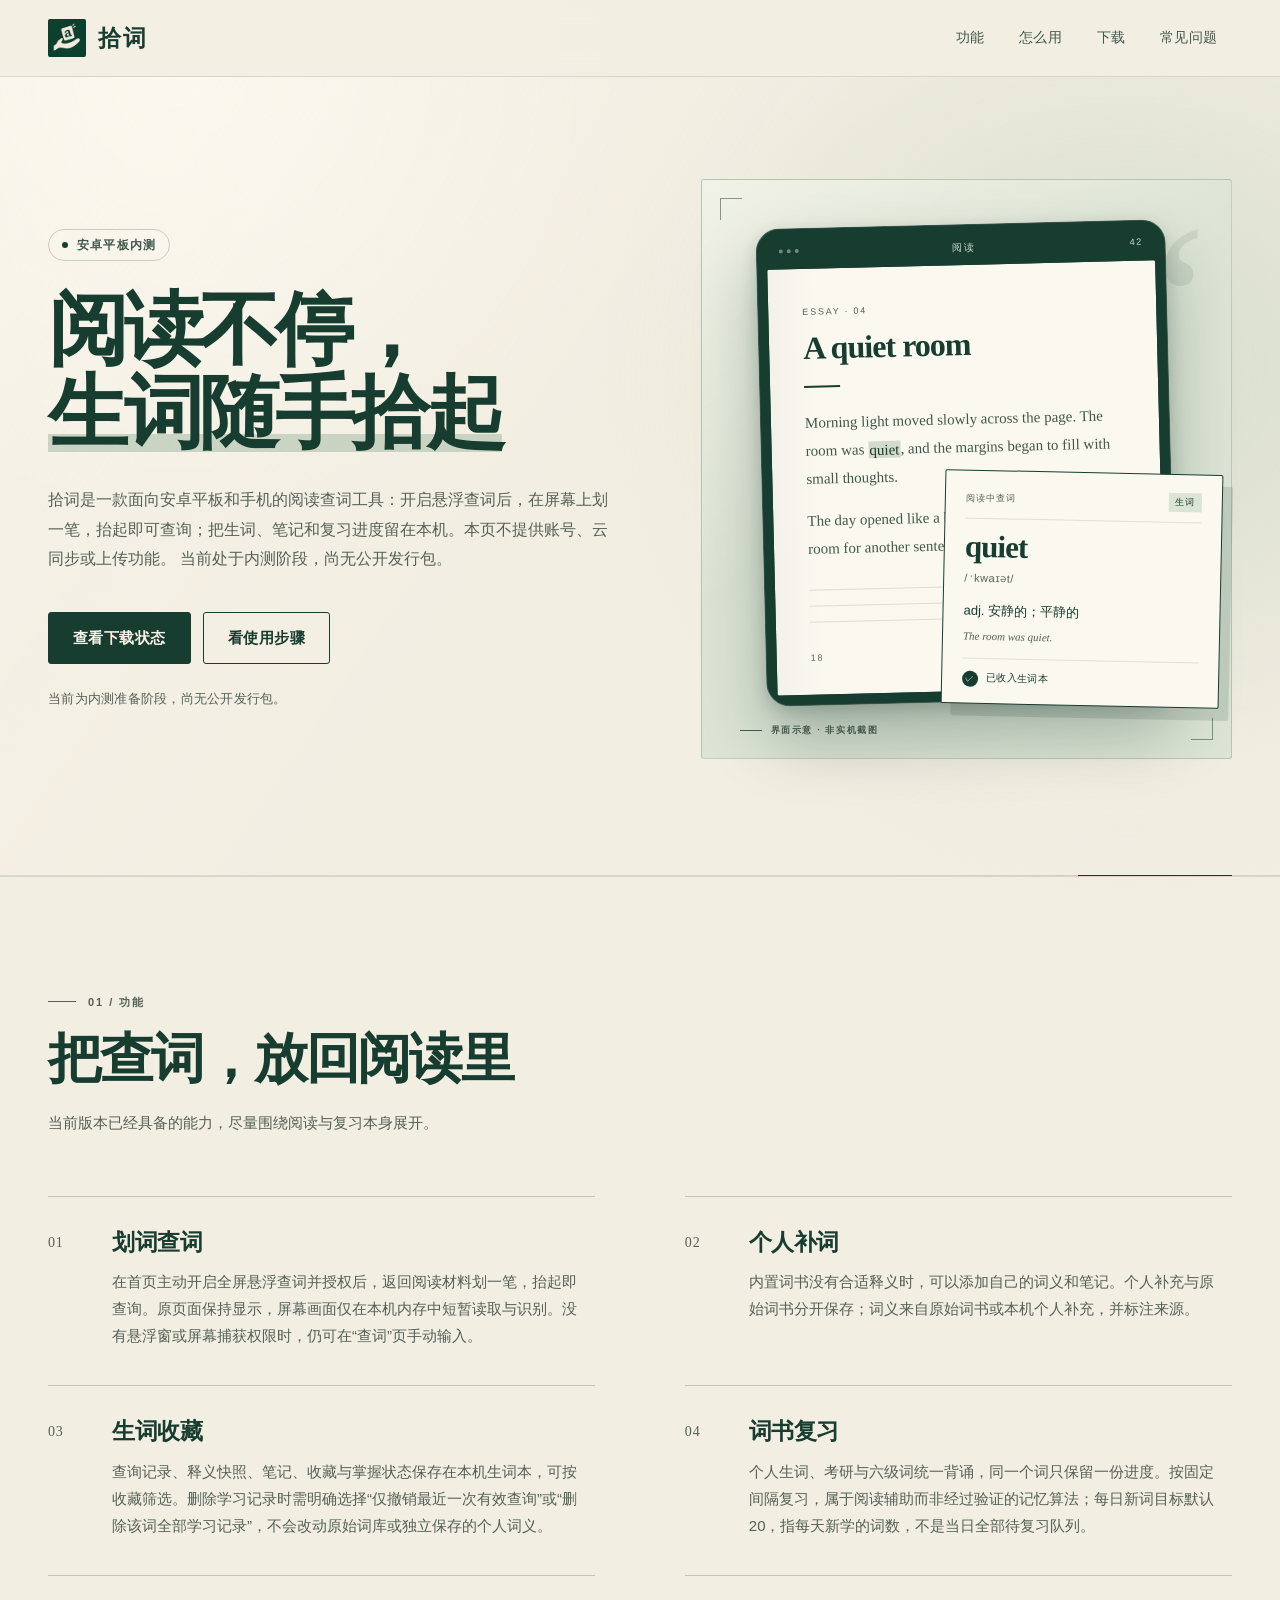
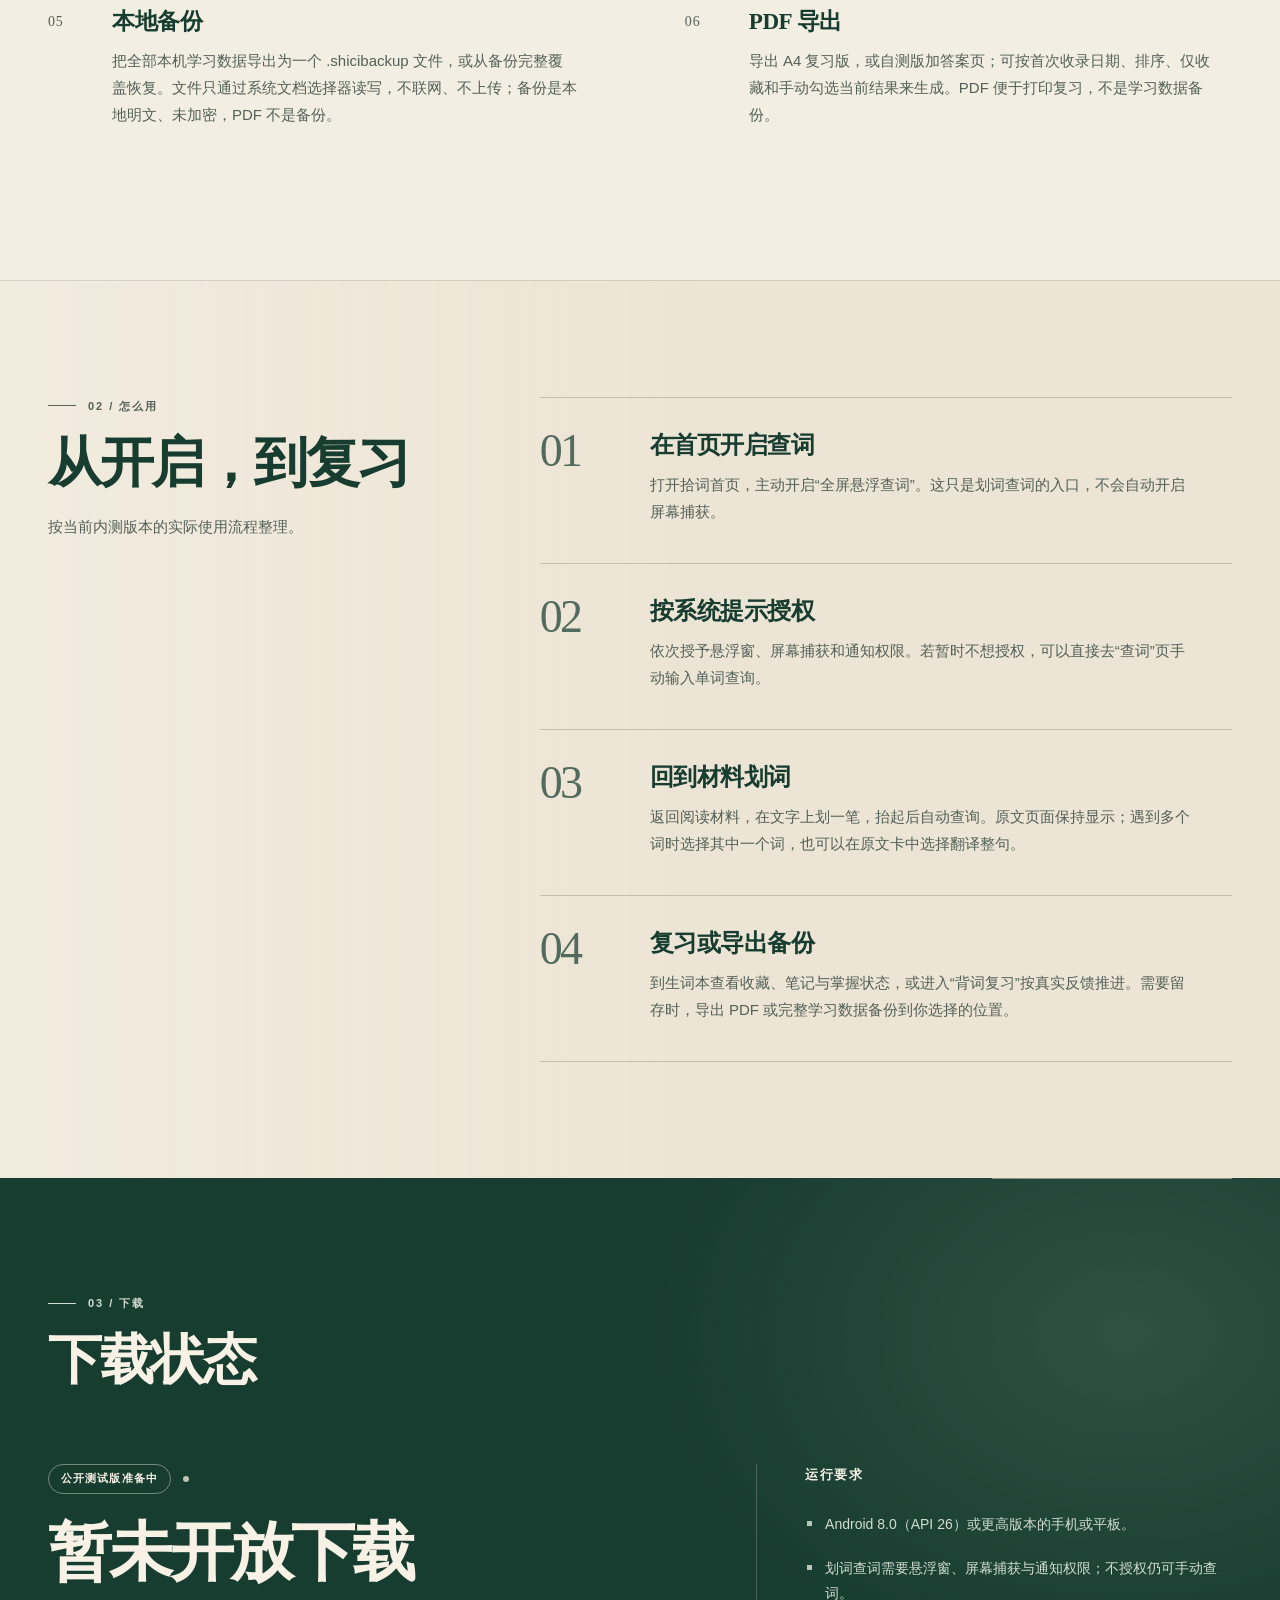
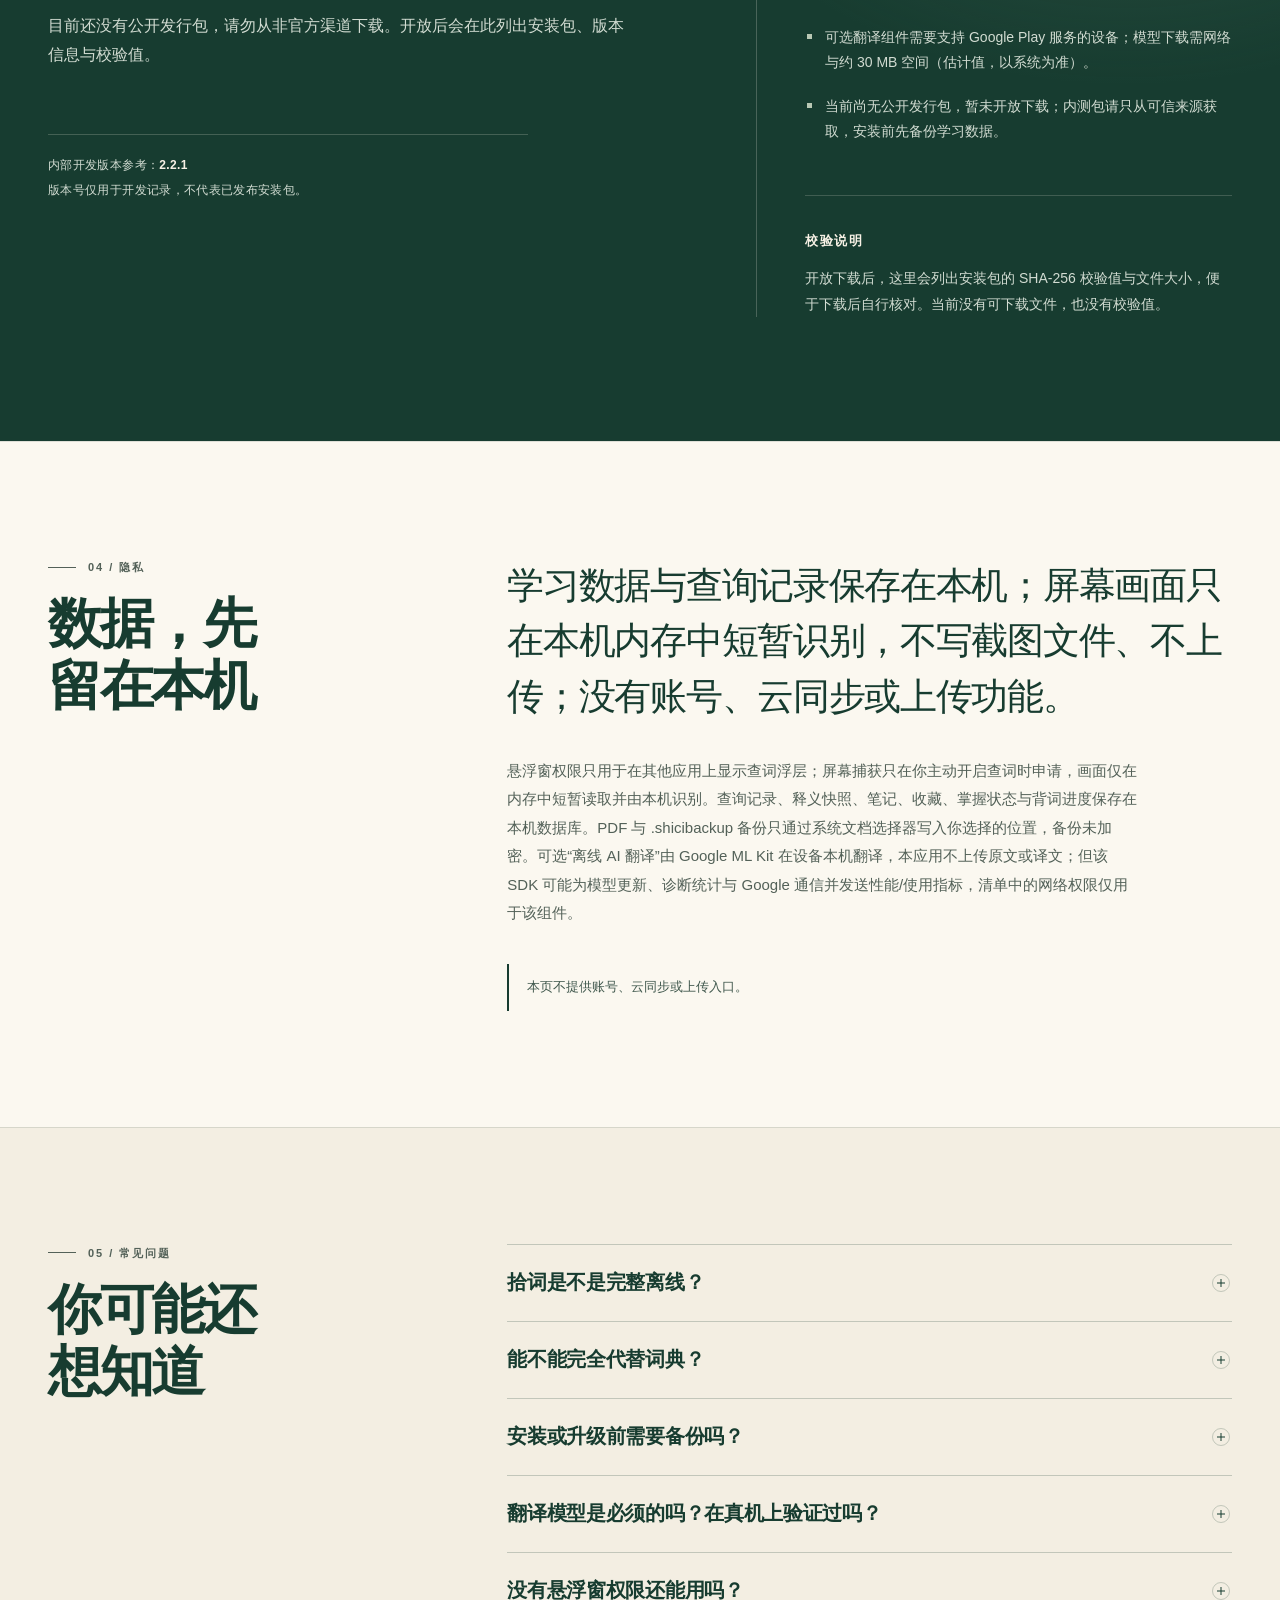
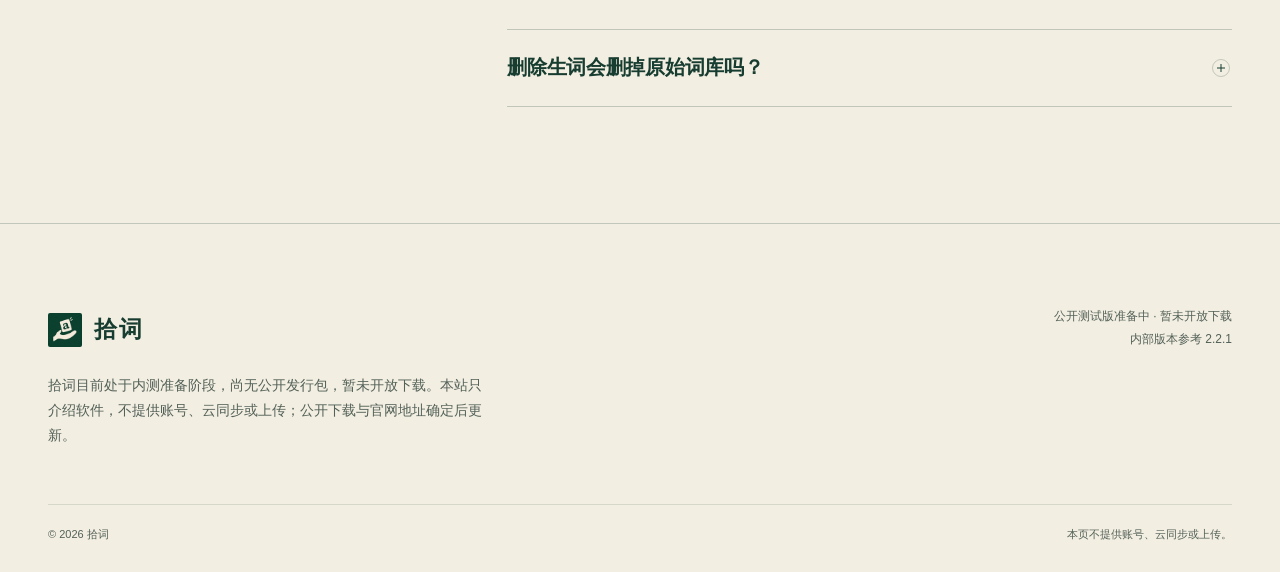
==== website/index.html @ bcfb4a6b "feat: 完成Logo图标补验与香港官网两静态上线" ====
<!doctype html>
<html lang="zh-CN">
<head>
  <meta charset="utf-8">
  <meta name="viewport" content="width=device-width, initial-scale=1">
  <meta name="color-scheme" content="light">
  <meta name="theme-color" content="#f3eee2">
  <link rel="icon" type="image/png" sizes="64x64" href="[data-uri]">
  <meta name="description" content="拾词：面向 Android 平板的阅读划词与生词整理工具。公开测试版准备中，暂未开放下载。">
  <title>拾词｜阅读不停，生词随手拾起</title>
  <link rel="stylesheet" href="styles.css">
</head>
<body>
  <a class="skip-link" href="#main">跳到主要内容</a>

  <noscript>
    <div class="nojs-notice" role="status">
      <strong>需要启用 JavaScript 才能查看完整介绍。</strong>
      本页的功能、使用步骤、下载状态和隐私说明由 <code>content.js</code> 提供。你仍可阅读页面标题、下载状态与导航；详细内容需要启用 JavaScript 后显示。页面不会自动下载任何内容，也不会向外部服务发起请求。请启用 JavaScript 后刷新。
    </div>
  </noscript>

  <header class="site-header">
    <div class="shell header-inner">
      <a class="brand" href="#top" aria-label="拾词首页">
        <span class="brand-mark" aria-hidden="true"></span>
        <span class="brand-name" data-site-name>拾词</span>
      </a>
      <nav class="site-nav" aria-label="主要导航">
        <a href="#features">功能</a>
        <a href="#how">怎么用</a>
        <a href="#download">下载</a>
        <a href="#faq">常见问题</a>
      </nav>
    </div>
  </header>

  <main id="main" tabindex="-1">
    <section class="hero" id="top" aria-labelledby="hero-title">
      <div class="shell hero-grid">
        <div class="hero-copy">
          <p class="eyebrow">
            <span class="eyebrow-dot" aria-hidden="true"></span>
            安卓平板内测
          </p>
          <h1 class="hero-title" id="hero-title">阅读不停，<br><span class="hero-title-accent">生词随手拾起</span></h1>
          <p class="hero-tagline" data-tagline></p>
          <p class="hero-description" data-description></p>
          <div class="hero-actions">
            <a class="button button-primary" href="#download">查看下载状态</a>
            <a class="button button-secondary" href="#how">看使用步骤</a>
          </div>
          <p class="hero-note" data-hero-status>当前为内测准备阶段，尚无公开发行包。</p>
        </div>

        <figure class="hero-visual">
          <div class="reading-stage" aria-hidden="true">
            <span class="stage-quote">&ldquo;</span>
            <div class="tablet">
              <div class="tablet-bar">
                <span class="tablet-dots"><i></i><i></i><i></i></span>
                <span class="tablet-label">阅读</span>
                <span class="tablet-page">42</span>
              </div>
              <article class="reading-sheet">
                <p class="reading-kicker">ESSAY &middot; 04</p>
                <p class="reading-title">A quiet room</p>
                <div class="reading-rule" aria-hidden="true"></div>
                <p class="reading-body">Morning light moved slowly across the page. The room was <mark>quiet</mark>, and the margins began to fill with small thoughts.</p>
                <p class="reading-body">The day opened like a book, unhurried and full of room for another sentence.</p>
                <span class="reading-line reading-line-short"></span>
                <span class="reading-line"></span>
                <span class="reading-line reading-line-medium"></span>
                <p class="reading-folio">18</p>
              </article>
            </div>

            <div class="lookup-card">
              <div class="lookup-head">
                <span>阅读中查词</span>
                <span class="lookup-tag">生词</span>
              </div>
              <p class="lookup-word">quiet</p>
              <p class="lookup-phonetic">/ˈkwaɪət/</p>
              <p class="lookup-meaning">adj. 安静的；平静的</p>
              <p class="lookup-example">The room was quiet.</p>
              <div class="lookup-saved"><span aria-hidden="true">✓</span> 已收入生词本</div>
            </div>
            <span class="stage-caption">界面示意 &middot; 非实机截图</span>
          </div>
          <figcaption>阅读页与查词浮窗的界面示意，并非实机截图。</figcaption>
        </figure>
      </div>
    </section>

    <section class="section" id="features" aria-labelledby="features-title">
      <div class="shell">
        <header class="section-heading">
          <p class="section-kicker">01 / 功能</p>
          <h2 id="features-title">把查词，放回阅读里</h2>
          <p class="section-deck">当前版本已经具备的能力，尽量围绕阅读与复习本身展开。</p>
        </header>
        <div class="feature-list" data-features></div>
      </div>
    </section>

    <section class="section section-how" id="how" aria-labelledby="how-title">
      <div class="shell split-layout">
        <header class="section-heading section-heading-sticky">
          <p class="section-kicker">02 / 怎么用</p>
          <h2 id="how-title">从开启，到复习</h2>
          <p class="section-deck">按当前内测版本的实际使用流程整理。</p>
        </header>
        <ol class="steps" data-steps></ol>
      </div>
    </section>

    <section class="section section-download" id="download" aria-labelledby="download-title">
      <div class="shell">
        <header class="section-heading section-heading-inverse">
          <p class="section-kicker">03 / 下载</p>
          <h2 id="download-title">下载状态</h2>
        </header>

        <div class="download-layout">
          <div class="download-main">
            <div class="release-line">
              <span class="release-pill" data-release-channel>公开测试版准备中</span>
              <span class="release-dot" aria-hidden="true"></span>
            </div>
            <h3 class="release-title" data-release-title>暂未开放下载</h3>
            <p class="release-copy" data-release-copy>目前还没有公开发行包，请勿从非官方渠道下载。开放后会在此列出安装包、版本信息与校验值。</p>
            <div class="release-actions" data-release-actions hidden></div>
            <p class="internal-version">
              内部开发版本参考：<strong data-internal-version></strong>
              <span>版本号仅用于开发记录，不代表已发布安装包。</span>
            </p>
          </div>

          <div class="download-side">
            <section class="download-block" aria-labelledby="requirements-title">
              <h3 id="requirements-title">运行要求</h3>
              <ul class="requirement-list" data-requirements></ul>
            </section>
            <section class="download-block" aria-labelledby="verify-title">
              <h3 id="verify-title">校验说明</h3>
              <p class="verify-copy" data-verify-copy>开放下载后，这里会列出安装包的 SHA-256 校验值与文件大小，便于下载后自行核对。当前没有可下载文件，也没有校验值。</p>
              <dl class="release-meta" data-release-meta hidden></dl>
              <p class="release-notes" data-release-notes hidden></p>
            </section>
          </div>
        </div>
      </div>
    </section>

    <section class="section section-privacy" id="privacy" aria-labelledby="privacy-title">
      <div class="shell privacy-layout">
        <header class="section-heading">
          <p class="section-kicker">04 / 隐私</p>
          <h2 id="privacy-title">数据，先留在本机</h2>
        </header>
        <div class="privacy-body">
          <p class="privacy-summary" data-privacy-summary></p>
          <div class="privacy-details" data-privacy-details></div>
          <p class="privacy-page-note">本页不提供账号、云同步或上传入口。</p>
        </div>
      </div>
    </section>

    <section class="section section-faq" id="faq" aria-labelledby="faq-title">
      <div class="shell faq-layout">
        <header class="section-heading">
          <p class="section-kicker">05 / 常见问题</p>
          <h2 id="faq-title">你可能还想知道</h2>
        </header>
        <div class="faq-list" data-faq></div>
      </div>
    </section>
  </main>

  <footer class="site-footer">
    <div class="shell">
      <div class="footer-top">
        <div class="footer-brand">
          <a class="brand" href="#top" aria-label="回到页面顶部">
            <span class="brand-mark" aria-hidden="true"></span>
            <span class="brand-name" data-site-name>拾词</span>
          </a>
          <p class="footer-note" data-footer-note></p>
        </div>
        <div class="footer-meta">
          <p data-footer-status>公开测试版准备中 &middot; 暂未开放下载</p>
          <p>内部版本参考 <span data-footer-version></span></p>
        </div>
      </div>
      <div class="footer-bottom">
        <p>&copy; <span data-year></span> <span data-site-name>拾词</span></p>
        <p>本页不提供账号、云同步或上传。</p>
        <p class="footer-repository" data-footer-repository hidden></p>
      </div>
    </div>
  </footer>

  <script src="content.js"></script>
  <script src="app.js"></script>
</body>
</html>
---- website/styles.css ----
:root {
  --paper: #f3eee2;
  --paper-light: #fbf8f0;
  --paper-deep: #ece4d4;
  --ink: #173c30;
  --ink-strong: #0f2f25;
  --ink-soft: #40584d;
  --muted: #536158;
  --line: rgba(23, 60, 48, 0.22);
  --line-soft: rgba(23, 60, 48, 0.13);
  --sage: #dce4d5;
  --sage-deep: #b9c8b4;
  --cream: #f8f2e6;
  --cream-dim: #d2dcd2;
  --serif: "Iowan Old Style", "Palatino Linotype", "Songti SC", "STSong", "Noto Serif CJK SC", "Source Han Serif SC", serif;
  --sans: "Avenir Next", "PingFang SC", "Hiragino Sans GB", "Noto Sans CJK SC", "Source Han Sans SC", "Microsoft YaHei", sans-serif;
  --shell: 1240px;
  --gutter: clamp(20px, 4vw, 48px);
  --section-space: clamp(72px, 10vw, 116px);
  --radius: 3px;
  --brand-logo: url("[data-uri]");
}

*,
*::before,
*::after {
  box-sizing: border-box;
}

html {
  scroll-behavior: smooth;
  scroll-padding-top: 96px;
}

body {
  margin: 0;
  overflow-x: clip;
  background: var(--paper);
  color: var(--ink);
  font-family: var(--sans);
  font-size: 16px;
  line-height: 1.7;
  -webkit-font-smoothing: antialiased;
  text-rendering: optimizeLegibility;
}

body::before {
  position: fixed;
  inset: 0;
  z-index: -1;
  background:
    radial-gradient(circle at 14% 8%, rgba(255, 252, 244, 0.72), transparent 34%),
    radial-gradient(circle at 88% 42%, rgba(220, 228, 213, 0.38), transparent 42%);
  content: "";
  pointer-events: none;
}

::selection {
  background: var(--sage-deep);
  color: var(--ink-strong);
}

h1,
h2,
h3,
p,
figure,
dl,
dd {
  margin: 0;
}

ul,
ol {
  margin: 0;
  padding: 0;
}

a {
  color: inherit;
  text-decoration-thickness: 1px;
  text-underline-offset: 0.2em;
}

img,
svg {
  display: block;
  max-width: 100%;
}

[hidden] {
  display: none !important;
}

:focus-visible {
  outline: 3px solid var(--ink);
  outline-offset: 4px;
}

.shell {
  width: min(calc(100% - (var(--gutter) * 2)), var(--shell));
  margin-inline: auto;
}

.skip-link {
  position: fixed;
  top: 12px;
  left: 12px;
  z-index: 100;
  display: inline-flex;
  align-items: center;
  min-height: 48px;
  padding: 10px 18px;
  transform: translateY(-180%);
  background: var(--ink);
  color: var(--cream);
  font-size: 14px;
  text-decoration: none;
  transition: transform 160ms ease;
}

.skip-link:focus {
  transform: translateY(0);
}

.nojs-notice {
  padding: 16px var(--gutter);
  border-bottom: 1px solid rgba(248, 242, 230, 0.28);
  background: var(--ink-strong);
  color: var(--cream);
  font-size: 14px;
  line-height: 1.7;
}

.nojs-notice strong {
  display: block;
  margin-bottom: 2px;
}

.nojs-notice code {
  padding: 0.1em 0.35em;
  background: rgba(248, 242, 230, 0.12);
  font-size: 0.95em;
}

.load-notice {
  width: min(calc(100% - (var(--gutter) * 2)), var(--shell));
  margin: 24px auto 0;
  padding: 14px 18px;
  border-left: 3px solid var(--ink);
  background: var(--paper-light);
  color: var(--ink-soft);
  font-size: 14px;
  line-height: 1.75;
}

/* Header */

.site-header {
  position: sticky;
  top: 0;
  z-index: 30;
  border-bottom: 1px solid var(--line-soft);
  background: rgba(243, 238, 226, 0.94);
  -webkit-backdrop-filter: blur(14px);
  backdrop-filter: blur(14px);
}

.header-inner {
  display: flex;
  align-items: center;
  justify-content: space-between;
  min-height: 76px;
  gap: 28px;
}

.brand {
  display: inline-flex;
  align-items: center;
  min-height: 48px;
  gap: 12px;
  color: var(--ink);
  text-decoration: none;
}

.brand-mark {
  display: grid;
  width: 38px;
  height: 38px;
  place-items: center;
  border-radius: 2px;
  background-color: var(--ink);
  background-image: var(--brand-logo);
  background-position: center;
  background-size: cover;
  color: var(--cream);
  font-family: var(--serif);
  font-size: 23px;
  line-height: 1;
}

.brand-name {
  font-family: var(--serif);
  font-size: 23px;
  font-weight: 600;
  letter-spacing: 0.1em;
  line-height: 1;
}

.site-nav {
  display: flex;
  flex-wrap: wrap;
  align-items: center;
  gap: 2px 6px;
}

.site-nav a {
  position: relative;
  display: inline-flex;
  align-items: center;
  min-height: 48px;
  padding: 10px 14px;
  color: var(--ink-soft);
  font-size: 14px;
  letter-spacing: 0.04em;
  text-decoration: none;
}

.site-nav a::after {
  position: absolute;
  right: 14px;
  bottom: 10px;
  left: 14px;
  height: 1px;
  transform: scaleX(0);
  transform-origin: left;
  background: var(--ink);
  content: "";
  transition: transform 160ms ease;
}

.site-nav a:hover,
.site-nav a:focus-visible {
  color: var(--ink);
}

.site-nav a:hover::after,
.site-nav a:focus-visible::after {
  transform: scaleX(1);
}

/* Hero */

.hero {
  position: relative;
  padding: clamp(58px, 8vw, 104px) 0 clamp(72px, 9vw, 120px);
  border-bottom: 1px solid var(--line-soft);
  background:
    radial-gradient(ellipse 54% 72% at 88% 36%, rgba(197, 210, 190, 0.52), transparent 68%),
    linear-gradient(124deg, rgba(251, 248, 240, 0.42), transparent 48%);
}

.hero::after {
  position: absolute;
  right: var(--gutter);
  bottom: -1px;
  width: clamp(70px, 12vw, 170px);
  height: 1px;
  background: var(--ink);
  content: "";
}

.hero-grid {
  display: grid;
  grid-template-columns: minmax(0, 1.04fr) minmax(380px, 0.96fr);
  align-items: center;
  gap: clamp(40px, 6vw, 88px);
}

.hero-copy {
  min-width: 0;
  max-width: 660px;
}

.eyebrow {
  display: inline-flex;
  align-items: center;
  min-height: 32px;
  margin-bottom: 28px;
  padding: 4px 13px;
  border: 1px solid var(--line);
  border-radius: 999px;
  color: var(--ink-soft);
  font-size: 12px;
  font-weight: 600;
  letter-spacing: 0.1em;
}

.eyebrow-dot {
  width: 6px;
  height: 6px;
  margin-right: 9px;
  border-radius: 50%;
  background: var(--ink);
}

.hero-title {
  max-width: 9.6em;
  font-family: var(--serif);
  font-size: clamp(3.25rem, 6.25vw, 6.4rem);
  font-weight: 600;
  letter-spacing: -0.055em;
  line-height: 1.04;
  text-wrap: balance;
}

.hero-title-accent {
  background-image: linear-gradient(transparent 74%, rgba(185, 200, 180, 0.72) 74%, rgba(185, 200, 180, 0.72) 94%, transparent 94%);
  background-repeat: no-repeat;
  -webkit-box-decoration-break: clone;
  box-decoration-break: clone;
}

.hero-tagline {
  max-width: 34em;
  margin-top: 30px;
  color: var(--ink-soft);
  font-family: var(--serif);
  font-size: clamp(1.15rem, 1.7vw, 1.4rem);
  line-height: 1.65;
}

.hero-tagline:empty {
  display: none;
}

.hero-description {
  max-width: 36em;
  margin-top: 30px;
  color: var(--muted);
  font-size: 16px;
  line-height: 1.85;
}

.hero-tagline:not([hidden]) + .hero-description {
  margin-top: 16px;
}

.hero-description:empty {
  display: none;
}

.hero-actions {
  display: flex;
  flex-wrap: wrap;
  gap: 12px;
  margin-top: 38px;
}

.button {
  display: inline-flex;
  align-items: center;
  justify-content: center;
  min-height: 52px;
  padding: 12px 24px;
  border: 1px solid var(--ink);
  border-radius: var(--radius);
  font-family: var(--sans);
  font-size: 15px;
  font-weight: 600;
  letter-spacing: 0.03em;
  line-height: 1.3;
  text-align: center;
  text-decoration: none;
  transition: background-color 160ms ease, color 160ms ease, border-color 160ms ease;
}

.button-primary {
  background: var(--ink);
  color: var(--cream);
}

.button-primary:hover {
  border-color: var(--ink-strong);
  background: var(--ink-strong);
}

.button-secondary {
  background: transparent;
  color: var(--ink);
}

.button-secondary:hover {
  background: var(--paper-light);
}

.hero-note {
  margin-top: 24px;
  color: var(--muted);
  font-size: 13px;
  letter-spacing: 0.02em;
}

/* Hero reading illustration */

.hero-visual {
  position: relative;
  min-width: 0;
}

.hero-visual figcaption {
  position: absolute;
  width: 1px;
  height: 1px;
  padding: 0;
  overflow: hidden;
  clip: rect(0, 0, 0, 0);
  white-space: nowrap;
  border: 0;
}

.reading-stage {
  position: relative;
  display: flex;
  min-height: 570px;
  align-items: center;
  justify-content: center;
  padding: 44px 42px 56px;
  border: 1px solid rgba(23, 60, 48, 0.2);
  border-radius: var(--radius);
  background:
    linear-gradient(145deg, rgba(251, 248, 240, 0.68), transparent 45%),
    var(--sage);
  isolation: isolate;
}

.reading-stage::before,
.reading-stage::after {
  position: absolute;
  width: 22px;
  height: 22px;
  border-color: rgba(23, 60, 48, 0.5);
  border-style: solid;
  content: "";
}

.reading-stage::before {
  top: 18px;
  left: 18px;
  border-width: 1px 0 0 1px;
}

.reading-stage::after {
  right: 18px;
  bottom: 18px;
  border-width: 0 1px 1px 0;
}

.stage-quote {
  position: absolute;
  top: 12px;
  right: 24px;
  z-index: -1;
  color: rgba(23, 60, 48, 0.09);
  font-family: var(--serif);
  font-size: 220px;
  line-height: 1;
}

.tablet {
  position: relative;
  width: min(100%, 410px);
  padding: 10px;
  transform: rotate(-1.4deg);
  border: 1px solid rgba(248, 242, 230, 0.16);
  border-radius: 24px;
  background: var(--ink);
  box-shadow:
    0 34px 64px rgba(15, 47, 37, 0.28),
    0 6px 16px rgba(15, 47, 37, 0.18);
}

.tablet-bar {
  display: flex;
  align-items: center;
  justify-content: space-between;
  min-height: 30px;
  padding: 2px 12px 8px;
  color: var(--cream-dim);
  font-size: 9px;
  letter-spacing: 0.16em;
}

.tablet-dots {
  display: flex;
  gap: 4px;
}

.tablet-dots i {
  width: 4px;
  height: 4px;
  border-radius: 50%;
  background: rgba(248, 242, 230, 0.42);
}

.tablet-label {
  font-size: 10px;
  letter-spacing: 0.22em;
}

.tablet-page {
  font-variant-numeric: tabular-nums;
}

.reading-sheet {
  min-height: 426px;
  padding: 36px 34px 26px;
  border-radius: 2px;
  background:
    linear-gradient(90deg, rgba(23, 60, 48, 0.035), transparent 12%),
    var(--paper-light);
  color: var(--ink-soft);
}

.reading-kicker {
  color: var(--muted);
  font-size: 9px;
  letter-spacing: 0.2em;
}

.reading-title {
  margin-top: 11px;
  color: var(--ink);
  font-family: var(--serif);
  font-size: 32px;
  font-weight: 600;
  letter-spacing: -0.03em;
  line-height: 1.1;
}

.reading-rule {
  width: 36px;
  height: 2px;
  margin: 20px 0 22px;
  background: var(--ink);
}

.reading-body {
  font-family: var(--serif);
  font-size: 15px;
  line-height: 1.86;
}

.reading-body + .reading-body {
  margin-top: 14px;
}

.reading-sheet mark {
  padding: 0.05em 0.08em;
  background: rgba(185, 200, 180, 0.6);
  color: var(--ink);
}

.reading-line {
  display: block;
  width: 100%;
  height: 1px;
  margin-top: 15px;
  background: rgba(23, 60, 48, 0.14);
}

.reading-line-short {
  width: 74%;
  margin-top: 26px;
}

.reading-line-medium {
  width: 88%;
}

.reading-folio {
  margin-top: 28px;
  color: var(--muted);
  font-family: var(--sans) !important;
  font-size: 9px !important;
  letter-spacing: 0.18em;
}

.lookup-card {
  position: absolute;
  right: 10px;
  bottom: 52px;
  z-index: 2;
  width: 278px;
  padding: 18px 20px 16px;
  transform: rotate(1.2deg);
  border: 1px solid var(--ink);
  border-radius: 2px;
  background: var(--paper-light);
  box-shadow: 10px 12px 0 rgba(23, 60, 48, 0.14);
}

.lookup-head {
  display: flex;
  align-items: center;
  justify-content: space-between;
  padding-bottom: 10px;
  border-bottom: 1px solid var(--line-soft);
  color: var(--muted);
  font-size: 9px;
  letter-spacing: 0.12em;
}

.lookup-tag {
  padding: 2px 7px;
  background: var(--sage);
  color: var(--ink);
  font-size: 9px;
  letter-spacing: 0.08em;
}

.lookup-word {
  margin-top: 12px;
  color: var(--ink);
  font-family: var(--serif);
  font-size: 31px;
  font-weight: 600;
  letter-spacing: -0.03em;
  line-height: 1;
}

.lookup-phonetic {
  margin-top: 7px;
  color: var(--muted);
  font-size: 11px;
  letter-spacing: 0.04em;
}

.lookup-meaning {
  margin-top: 13px;
  color: var(--ink);
  font-size: 13px;
  line-height: 1.6;
}

.lookup-example {
  margin-top: 6px;
  color: var(--muted);
  font-family: var(--serif);
  font-size: 11px;
  font-style: italic;
  line-height: 1.6;
}

.lookup-saved {
  margin-top: 13px;
  padding-top: 10px;
  border-top: 1px solid var(--line-soft);
  color: var(--ink);
  font-size: 10px;
  letter-spacing: 0.03em;
}

.lookup-saved span {
  display: inline-grid;
  width: 16px;
  height: 16px;
  margin-right: 5px;
  place-items: center;
  border-radius: 50%;
  background: var(--ink);
  color: var(--cream);
  font-size: 9px;
}

.stage-caption {
  position: absolute;
  bottom: 20px;
  left: 38px;
  color: var(--ink-soft);
  font-size: 9px;
  font-weight: 600;
  letter-spacing: 0.18em;
}

.stage-caption::before {
  display: inline-block;
  width: 22px;
  height: 1px;
  margin-right: 9px;
  vertical-align: middle;
  background: var(--ink-soft);
  content: "";
}

/* Shared sections */

.section {
  padding: var(--section-space) 0;
  border-top: 1px solid var(--line-soft);
}

.section-heading {
  max-width: 700px;
  margin-bottom: clamp(38px, 5vw, 60px);
}

.section-kicker {
  display: flex;
  align-items: center;
  margin-bottom: 18px;
  color: var(--muted);
  font-size: 11px;
  font-weight: 600;
  letter-spacing: 0.18em;
}

.section-kicker::before {
  width: 28px;
  height: 1px;
  margin-right: 12px;
  background: currentColor;
  content: "";
}

.section-heading h2 {
  font-family: var(--serif);
  font-size: clamp(2.2rem, 4.2vw, 3.75rem);
  font-weight: 600;
  letter-spacing: -0.045em;
  line-height: 1.14;
  text-wrap: balance;
}

.section-deck {
  max-width: 33em;
  margin-top: 18px;
  color: var(--muted);
  font-size: 15px;
  line-height: 1.85;
}

/* Features */

.feature-list {
  display: grid;
  grid-template-columns: repeat(2, minmax(0, 1fr));
  column-gap: clamp(40px, 7vw, 96px);
}

.feature-item {
  display: grid;
  grid-template-columns: 46px minmax(0, 1fr);
  gap: 18px;
  padding: 30px 0 36px;
  border-top: 1px solid var(--line);
}

.feature-body,
.step-body {
  min-width: 0;
}

.feature-index {
  padding-top: 4px;
  color: var(--muted);
  font-family: var(--serif);
  font-size: 14px;
  font-variant-numeric: tabular-nums;
  letter-spacing: 0.06em;
}

.feature-item h3 {
  color: var(--ink);
  font-family: var(--serif);
  font-size: clamp(1.25rem, 1.8vw, 1.55rem);
  font-weight: 600;
  letter-spacing: -0.02em;
  line-height: 1.35;
}

.feature-item p {
  max-width: 31em;
  margin-top: 10px;
  color: var(--muted);
  font-size: 15px;
  line-height: 1.8;
}

.feature-empty {
  grid-column: 1 / -1;
  padding: 28px 0;
  border-top: 1px solid var(--line);
  color: var(--muted);
}

/* Steps */

.section-how {
  background:
    linear-gradient(90deg, rgba(251, 248, 240, 0.38), transparent 56%),
    var(--paper-deep);
}

.split-layout {
  display: grid;
  grid-template-columns: minmax(280px, 0.72fr) minmax(0, 1.28fr);
  align-items: start;
  gap: clamp(48px, 8vw, 120px);
}

.section-heading-sticky {
  position: sticky;
  top: 116px;
  margin-bottom: 0;
}

.steps {
  list-style: none;
  counter-reset: step;
}

.step {
  display: grid;
  grid-template-columns: 86px minmax(0, 1fr);
  gap: 24px;
  padding: 30px 0 38px;
  border-top: 1px solid var(--line);
  counter-increment: step;
}

.step:last-child {
  border-bottom: 1px solid var(--line);
}

.step-number {
  color: var(--ink);
  font-family: var(--serif);
  font-size: 46px;
  font-variant-numeric: tabular-nums;
  font-weight: 400;
  letter-spacing: -0.06em;
  line-height: 1;
  opacity: 0.72;
}

.step h3 {
  color: var(--ink);
  font-family: var(--serif);
  font-size: clamp(1.25rem, 1.9vw, 1.55rem);
  font-weight: 600;
  letter-spacing: -0.02em;
  line-height: 1.4;
}

.step p {
  max-width: 36em;
  margin-top: 9px;
  color: var(--muted);
  font-size: 15px;
  line-height: 1.8;
}

.steps-empty {
  padding: 28px 0;
  border-top: 1px solid var(--line);
  color: var(--muted);
}

/* Download */

.section-download {
  position: relative;
  overflow: hidden;
  padding: var(--section-space) 0 calc(var(--section-space) + 8px);
  border-top: 0;
  background:
    radial-gradient(ellipse 55% 60% at 88% 18%, rgba(76, 112, 94, 0.42), transparent 68%),
    var(--ink);
  color: var(--cream);
}

.section-download::before {
  position: absolute;
  top: 0;
  right: var(--gutter);
  width: min(24vw, 240px);
  height: 1px;
  background: rgba(248, 242, 230, 0.48);
  content: "";
}

.section-heading-inverse {
  margin-bottom: clamp(44px, 6vw, 72px);
}

.section-heading-inverse .section-kicker {
  color: var(--cream-dim);
}

.section-heading-inverse h2 {
  color: var(--cream);
}

.download-layout {
  display: grid;
  grid-template-columns: minmax(0, 1.12fr) minmax(300px, 0.88fr);
  gap: clamp(48px, 8vw, 112px);
}

.download-main {
  min-width: 0;
}

.release-line {
  display: flex;
  align-items: center;
  gap: 12px;
  margin-bottom: 24px;
}

.release-pill {
  display: inline-flex;
  align-items: center;
  min-height: 30px;
  padding: 4px 12px;
  border: 1px solid rgba(248, 242, 230, 0.42);
  border-radius: 999px;
  color: var(--cream);
  font-size: 11px;
  font-weight: 600;
  letter-spacing: 0.1em;
}

.release-dot {
  width: 6px;
  height: 6px;
  border-radius: 50%;
  background: var(--sage-deep);
}

.release-title {
  max-width: 11em;
  color: var(--cream);
  font-family: var(--serif);
  font-size: clamp(2.5rem, 5vw, 4.5rem);
  font-weight: 600;
  letter-spacing: -0.05em;
  line-height: 1.08;
  text-wrap: balance;
}

.release-copy {
  max-width: 36em;
  margin-top: 24px;
  color: var(--cream-dim);
  font-size: 16px;
  line-height: 1.85;
}

.release-actions {
  display: flex;
  flex-wrap: wrap;
  gap: 12px;
  margin-top: 30px;
}

.release-actions .button {
  border-color: var(--cream);
  background: var(--cream);
  color: var(--ink-strong);
}

.release-actions .button:hover {
  border-color: var(--paper-light);
  background: var(--paper-light);
}

.release-actions .button-outline {
  background: transparent;
  color: var(--cream);
}

.release-actions .button-outline:hover {
  background: rgba(248, 242, 230, 0.08);
}

.action-note {
  flex-basis: 100%;
  margin-top: 2px;
  color: var(--cream-dim);
  font-size: 12px;
  line-height: 1.7;
}

.internal-version {
  max-width: 40em;
  margin-top: clamp(40px, 6vw, 64px);
  padding-top: 20px;
  border-top: 1px solid rgba(248, 242, 230, 0.2);
  color: var(--cream-dim);
  font-size: 12px;
  letter-spacing: 0.03em;
  line-height: 1.8;
}

.internal-version strong {
  color: var(--cream);
  font-weight: 600;
  font-variant-numeric: tabular-nums;
}

.internal-version span {
  display: block;
  margin-top: 3px;
}

.download-side {
  min-width: 0;
  padding-left: clamp(24px, 4vw, 48px);
  border-left: 1px solid rgba(248, 242, 230, 0.22);
}

.download-block + .download-block {
  margin-top: 42px;
  padding-top: 34px;
  border-top: 1px solid rgba(248, 242, 230, 0.18);
}

.download-block h3 {
  color: var(--cream);
  font-size: 13px;
  font-weight: 600;
  letter-spacing: 0.12em;
}

.requirement-list {
  margin-top: 16px;
  list-style: none;
}

.requirement-list li {
  position: relative;
  padding: 10px 0 10px 20px;
  color: var(--cream-dim);
  font-size: 14px;
  line-height: 1.75;
}

.requirement-list li::before {
  position: absolute;
  top: 19px;
  left: 2px;
  width: 5px;
  height: 5px;
  background: var(--sage-deep);
  content: "";
}

.verify-copy {
  margin-top: 14px;
  color: var(--cream-dim);
  font-size: 14px;
  line-height: 1.8;
}

.release-meta {
  display: grid;
  grid-template-columns: max-content minmax(0, 1fr);
  gap: 10px 20px;
  margin-top: 22px;
  padding-top: 18px;
  border-top: 1px solid rgba(248, 242, 230, 0.16);
  font-size: 13px;
  line-height: 1.7;
}

.release-meta dt {
  color: var(--cream-dim);
}

.release-meta dd {
  min-width: 0;
  color: var(--cream);
  overflow-wrap: anywhere;
}

.release-meta code {
  font-family: ui-monospace, "SFMono-Regular", Consolas, monospace;
  font-size: 12px;
}

.release-notes {
  margin-top: 18px;
  font-size: 13px;
  line-height: 1.7;
}

.release-notes a {
  display: inline-flex;
  align-items: center;
  min-height: 48px;
  color: var(--cream);
  text-decoration-color: var(--sage-deep);
}

.section-download :focus-visible {
  outline-color: var(--cream);
}

/* Privacy */

.section-privacy {
  background: var(--paper-light);
}

.privacy-layout {
  display: grid;
  grid-template-columns: minmax(260px, 0.66fr) minmax(0, 1.34fr);
  gap: clamp(48px, 8vw, 120px);
}

.privacy-body {
  min-width: 0;
  max-width: 760px;
}

.privacy-summary {
  color: var(--ink);
  font-family: var(--serif);
  font-size: clamp(1.65rem, 2.9vw, 2.5rem);
  letter-spacing: -0.035em;
  line-height: 1.5;
}

.privacy-summary:empty {
  display: none;
}

.privacy-details {
  margin-top: 32px;
}

.privacy-details p {
  max-width: 42em;
  color: var(--muted);
  font-size: 15px;
  line-height: 1.9;
}

.privacy-details p + p {
  margin-top: 16px;
}

.privacy-page-note {
  margin-top: 36px;
  padding: 12px 0 12px 18px;
  border-left: 2px solid var(--ink);
  color: var(--ink-soft);
  font-size: 13px;
  line-height: 1.75;
}

/* FAQ */

.faq-layout {
  display: grid;
  grid-template-columns: minmax(260px, 0.66fr) minmax(0, 1.34fr);
  align-items: start;
  gap: clamp(48px, 8vw, 120px);
}

.faq-layout .section-heading {
  position: sticky;
  top: 116px;
  margin-bottom: 0;
}

.faq-list {
  min-width: 0;
  border-top: 1px solid var(--line);
}

.faq-item {
  border-bottom: 1px solid var(--line);
}

.faq-item summary {
  position: relative;
  display: flex;
  min-height: 76px;
  align-items: center;
  padding: 20px 56px 20px 0;
  color: var(--ink);
  cursor: pointer;
  font-family: var(--serif);
  font-size: clamp(1.1rem, 1.6vw, 1.3rem);
  font-weight: 600;
  letter-spacing: -0.015em;
  line-height: 1.55;
  list-style: none;
}

.faq-item summary::-webkit-details-marker {
  display: none;
}

.faq-sign {
  position: absolute;
  top: 50%;
  right: 2px;
  width: 18px;
  height: 18px;
  transform: translateY(-50%);
  border: 1px solid var(--line);
  border-radius: 50%;
}

.faq-sign::before,
.faq-sign::after {
  position: absolute;
  top: 50%;
  left: 50%;
  width: 8px;
  height: 1px;
  transform: translate(-50%, -50%);
  background: var(--ink);
  content: "";
  transition: transform 160ms ease;
}

.faq-sign::after {
  transform: translate(-50%, -50%) rotate(90deg);
}

.faq-item[open] .faq-sign::after {
  transform: translate(-50%, -50%) rotate(0deg);
}

.faq-answer {
  max-width: 42em;
  padding: 0 40px 26px 0;
  color: var(--muted);
  font-size: 15px;
  line-height: 1.9;
}

.faq-answer p + p {
  margin-top: 12px;
}

.faq-empty {
  padding: 26px 0;
  color: var(--muted);
}

/* Footer */

.site-footer {
  padding: clamp(52px, 7vw, 82px) 0 28px;
  border-top: 1px solid var(--line);
  background: var(--paper);
}

.footer-top {
  display: flex;
  align-items: flex-start;
  justify-content: space-between;
  gap: 48px;
}

.footer-brand {
  max-width: 440px;
}

.footer-brand .brand-mark {
  width: 34px;
  height: 34px;
  font-size: 20px;
}

.footer-note {
  margin-top: 18px;
  color: var(--muted);
  font-size: 14px;
  line-height: 1.8;
}

.footer-meta {
  color: var(--muted);
  font-size: 12px;
  line-height: 1.8;
  text-align: right;
}

.footer-meta p + p {
  margin-top: 2px;
}

.footer-bottom {
  display: flex;
  flex-wrap: wrap;
  align-items: center;
  justify-content: space-between;
  gap: 8px 24px;
  margin-top: 56px;
  padding-top: 20px;
  border-top: 1px solid var(--line-soft);
  color: var(--muted);
  font-size: 11px;
  line-height: 1.7;
}

.footer-repository {
  flex-basis: 100%;
}

.footer-repository a {
  display: inline-flex;
  align-items: center;
  min-height: 48px;
  color: var(--ink);
}

/* Small and medium screens */

@media (max-width: 1080px) {
  .hero-grid {
    grid-template-columns: minmax(0, 1fr) minmax(340px, 0.88fr);
    gap: 40px;
  }

  .hero-title {
    font-size: clamp(3rem, 6.7vw, 5.2rem);
  }

  .reading-stage {
    min-height: 520px;
    padding: 36px 28px 48px;
  }

  .reading-sheet {
    min-height: 390px;
    padding: 30px 28px 22px;
  }

  .lookup-card {
    right: 0;
    bottom: 46px;
    width: 252px;
  }

  .step {
    grid-template-columns: 66px minmax(0, 1fr);
    gap: 18px;
  }

  .step-number {
    font-size: 38px;
  }
}

@media (max-width: 980px) {
  .hero {
    padding-top: 56px;
  }

  .hero-grid {
    grid-template-columns: minmax(0, 1fr);
  }

  .hero-copy {
    max-width: 680px;
  }

  .hero-visual {
    width: min(100%, 660px);
    margin-inline: auto;
  }

  .reading-stage {
    min-height: 560px;
    padding: 46px 48px 58px;
  }

  .tablet {
    width: min(100%, 420px);
  }

  .download-layout,
  .privacy-layout,
  .faq-layout,
  .split-layout {
    grid-template-columns: minmax(0, 1fr);
    gap: 44px;
  }

  .section-heading-sticky,
  .faq-layout .section-heading {
    position: static;
  }

  .download-side {
    padding-top: 36px;
    padding-left: 0;
    border-top: 1px solid rgba(248, 242, 230, 0.22);
    border-left: 0;
  }

  .privacy-layout .section-heading,
  .faq-layout .section-heading {
    margin-bottom: 0;
  }

  .privacy-body {
    max-width: none;
  }

  .privacy-summary {
    max-width: 24em;
  }
}

@media (max-width: 680px) {
  html {
    scroll-padding-top: 24px;
  }

  .site-header {
    position: static;
  }

  .header-inner {
    flex-wrap: wrap;
    gap: 0 16px;
    padding-top: 6px;
    padding-bottom: 6px;
  }

  .site-nav {
    width: 100%;
    justify-content: space-between;
    gap: 0 2px;
    border-top: 1px solid var(--line-soft);
  }

  .site-nav a {
    flex: 1 1 auto;
    justify-content: center;
    padding-inline: 6px;
    font-size: 13px;
  }

  .site-nav a::after {
    right: 6px;
    left: 6px;
  }

  .hero-title {
    font-size: clamp(2.75rem, 13.2vw, 4rem);
    letter-spacing: -0.06em;
  }

  .hero-tagline {
    margin-top: 24px;
  }

  .hero-actions {
    margin-top: 30px;
  }

  .button {
    min-height: 50px;
    padding-inline: 18px;
    font-size: 14px;
  }

  .reading-stage {
    min-height: 500px;
    padding: 34px 16px 52px;
  }

  .tablet {
    width: min(100%, 352px);
    padding: 8px;
    border-radius: 20px;
  }

  .reading-sheet {
    min-height: 356px;
    padding: 26px 22px 20px;
  }

  .reading-title {
    font-size: 27px;
  }

  .reading-sheet p {
    font-size: 13.5px;
  }

  .reading-line-medium {
    width: 76%;
  }

  .lookup-card {
    right: 8px;
    bottom: 42px;
    width: min(232px, calc(100% - 36px));
    padding: 14px 16px 13px;
  }

  .lookup-word {
    font-size: 27px;
  }

  .lookup-meaning {
    font-size: 12px;
  }

  .stage-caption {
    bottom: 18px;
    left: 25px;
  }

  .feature-list {
    grid-template-columns: minmax(0, 1fr);
  }

  .feature-item {
    grid-template-columns: 38px minmax(0, 1fr);
    gap: 12px;
    padding: 25px 0 30px;
  }

  .step {
    grid-template-columns: minmax(0, 1fr);
    gap: 8px;
    padding: 24px 0 30px;
  }

  .step-number {
    font-size: 30px;
    opacity: 0.62;
  }

  .download-layout {
    gap: 38px;
  }

  .release-copy {
    font-size: 15px;
  }

  .release-meta {
    grid-template-columns: minmax(0, 1fr);
    gap: 2px;
  }

  .release-meta dd {
    margin-bottom: 8px;
  }

  .privacy-summary {
    font-size: 1.55rem;
  }

  .faq-item summary {
    min-height: 72px;
    padding-right: 46px;
  }

  .faq-answer {
    padding-right: 12px;
  }

  .footer-top {
    flex-direction: column;
    gap: 28px;
  }

  .footer-meta {
    text-align: left;
  }

  .footer-bottom {
    margin-top: 36px;
  }
}

@media (max-width: 390px) {
  .reading-stage {
    min-height: 470px;
  }

  .tablet {
    width: 100%;
  }

  .reading-sheet {
    min-height: 330px;
    padding: 22px 18px 18px;
  }

  .reading-title {
    font-size: 24px;
  }

  .lookup-card {
    width: calc(100% - 28px);
  }

  .hero-actions .button {
    width: 100%;
  }
}

@media (prefers-reduced-motion: reduce) {
  html {
    scroll-behavior: auto;
  }

  *,
  *::before,
  *::after {
    scroll-behavior: auto !important;
    transition-duration: 0.01ms !important;
    animation-duration: 0.01ms !important;
    animation-iteration-count: 1 !important;
  }
}
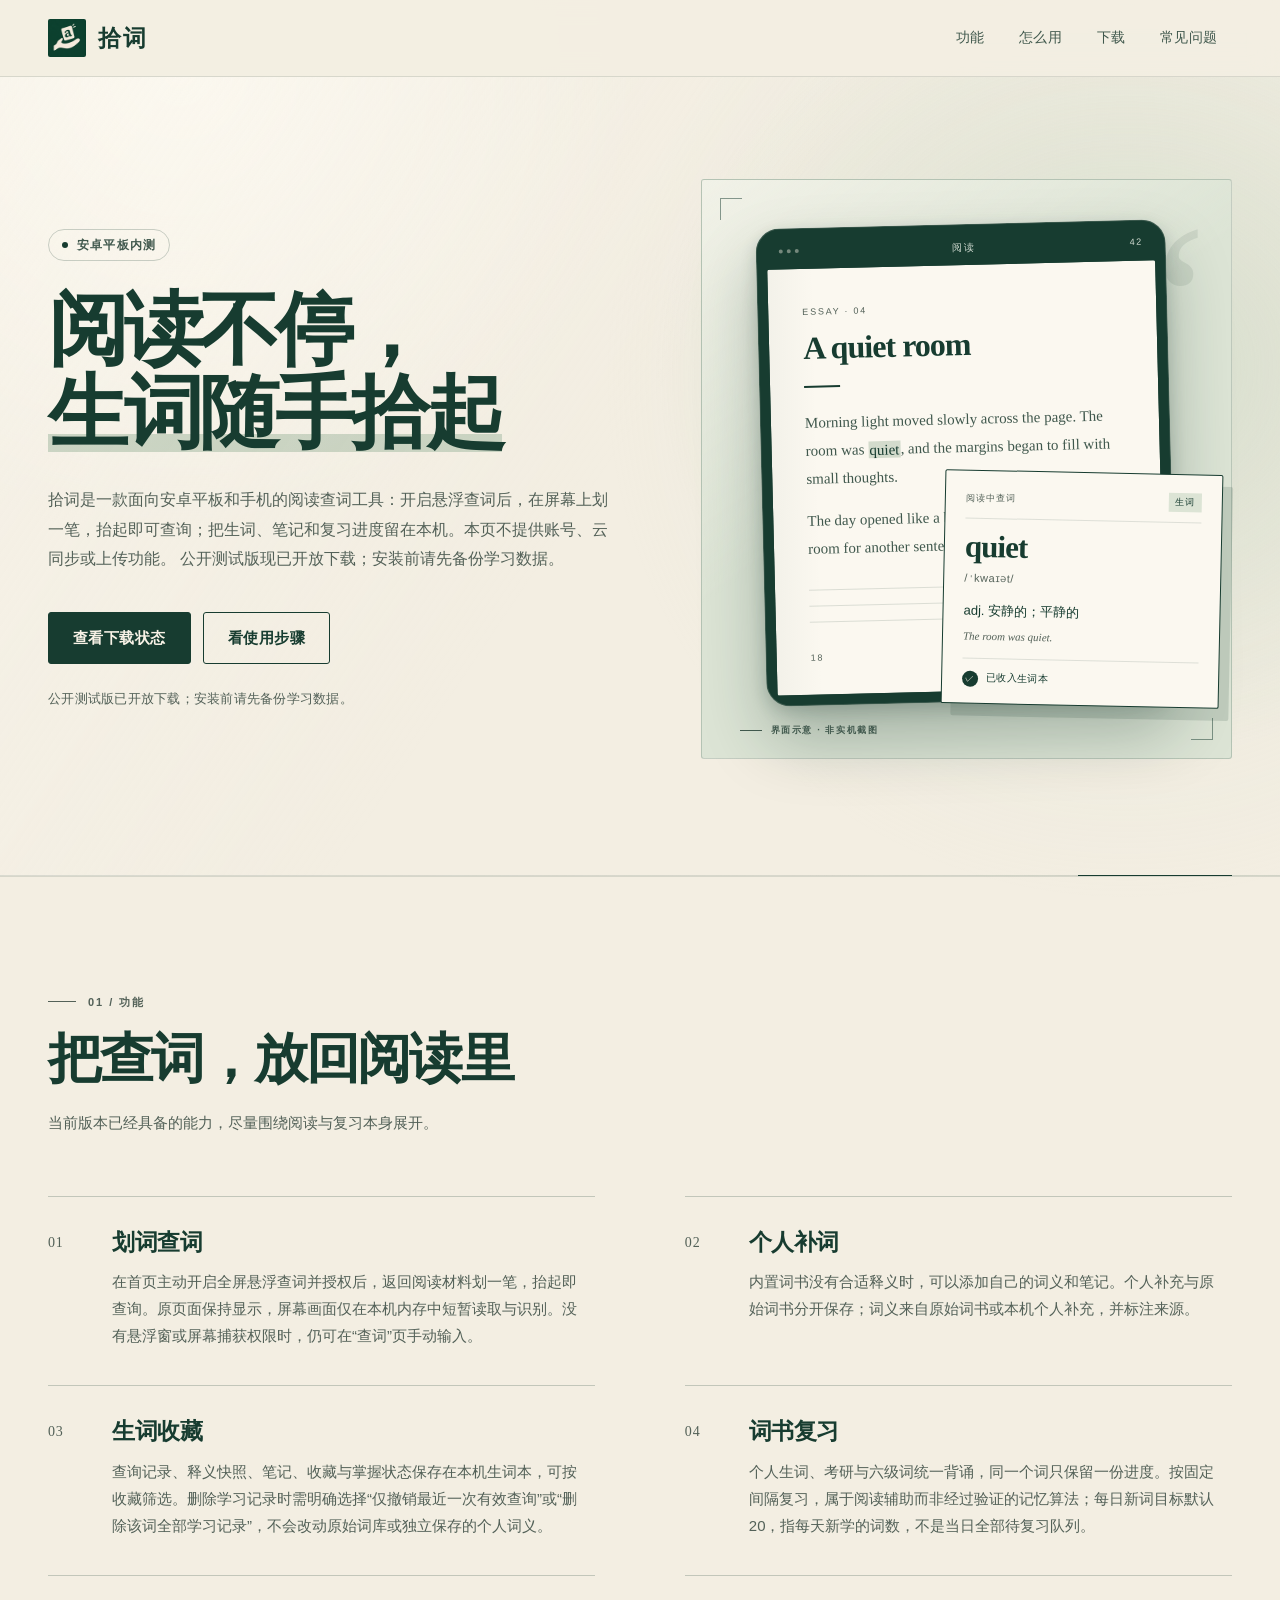
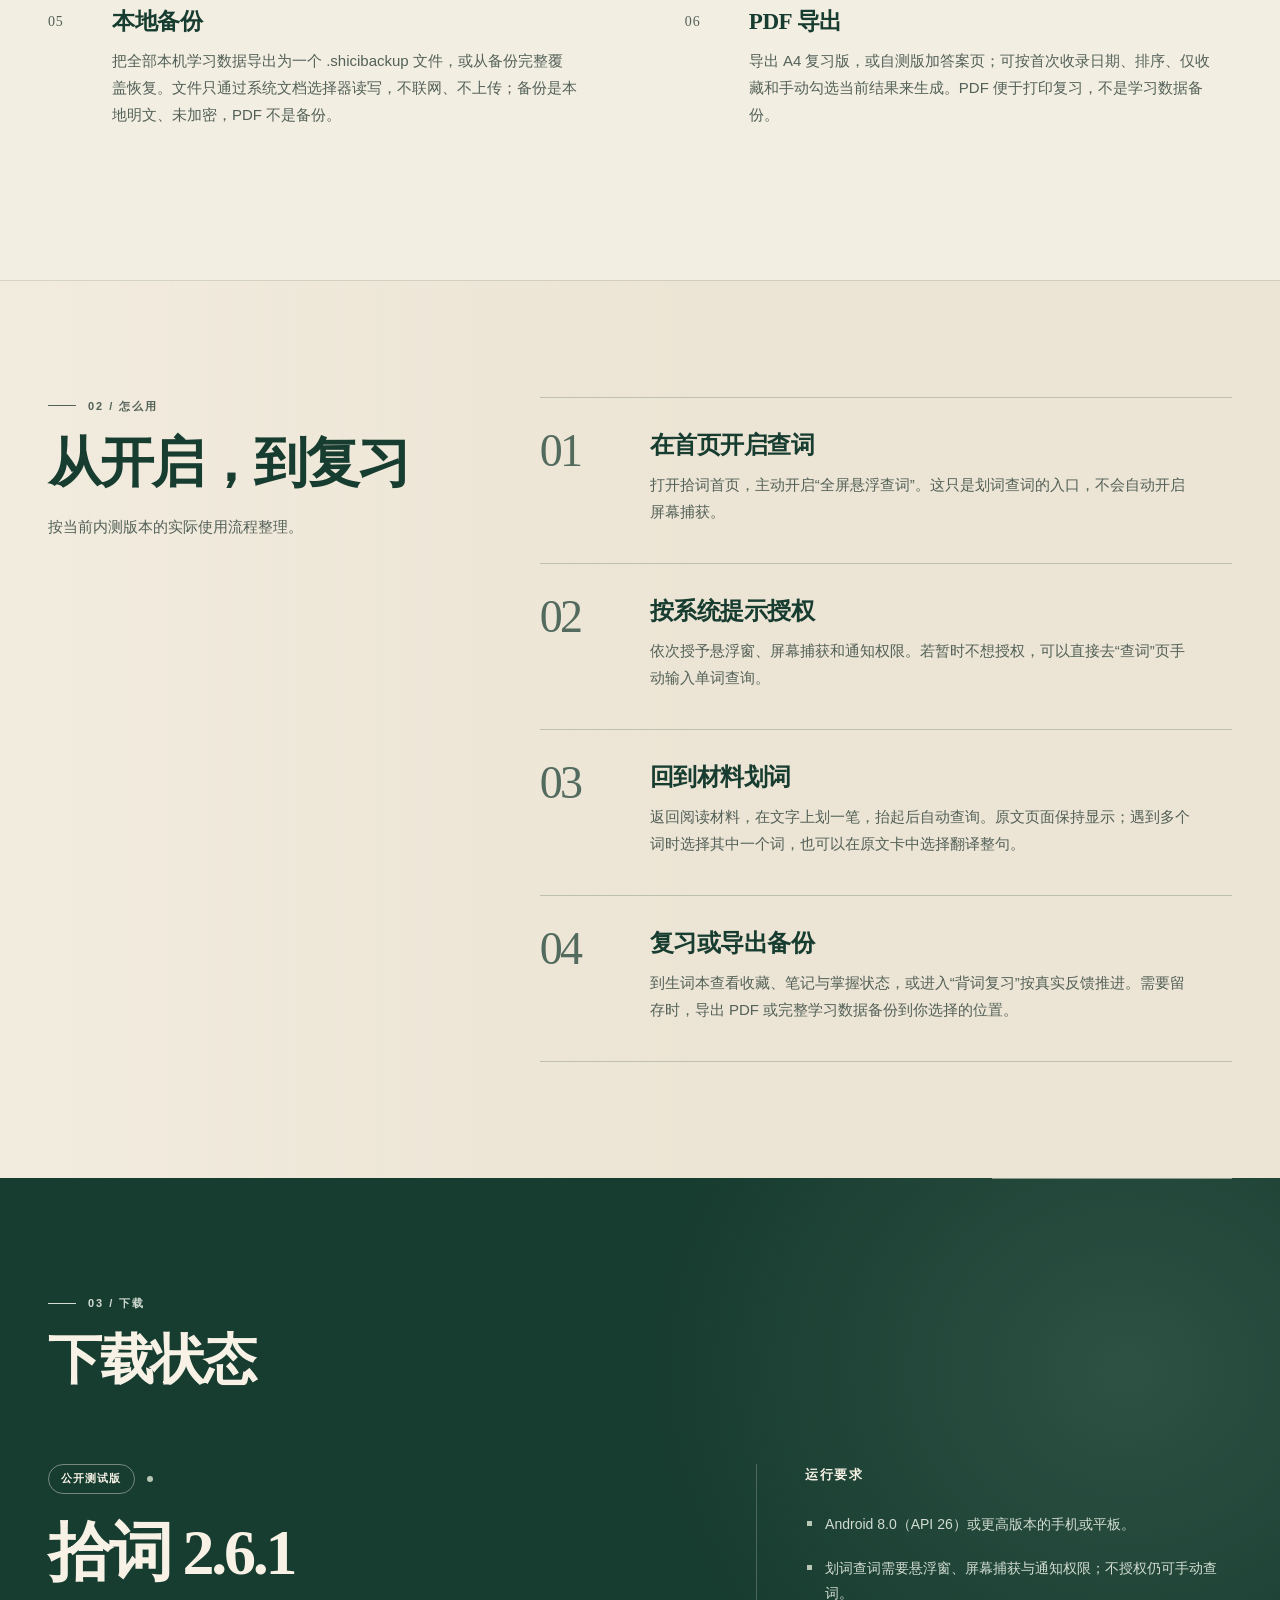
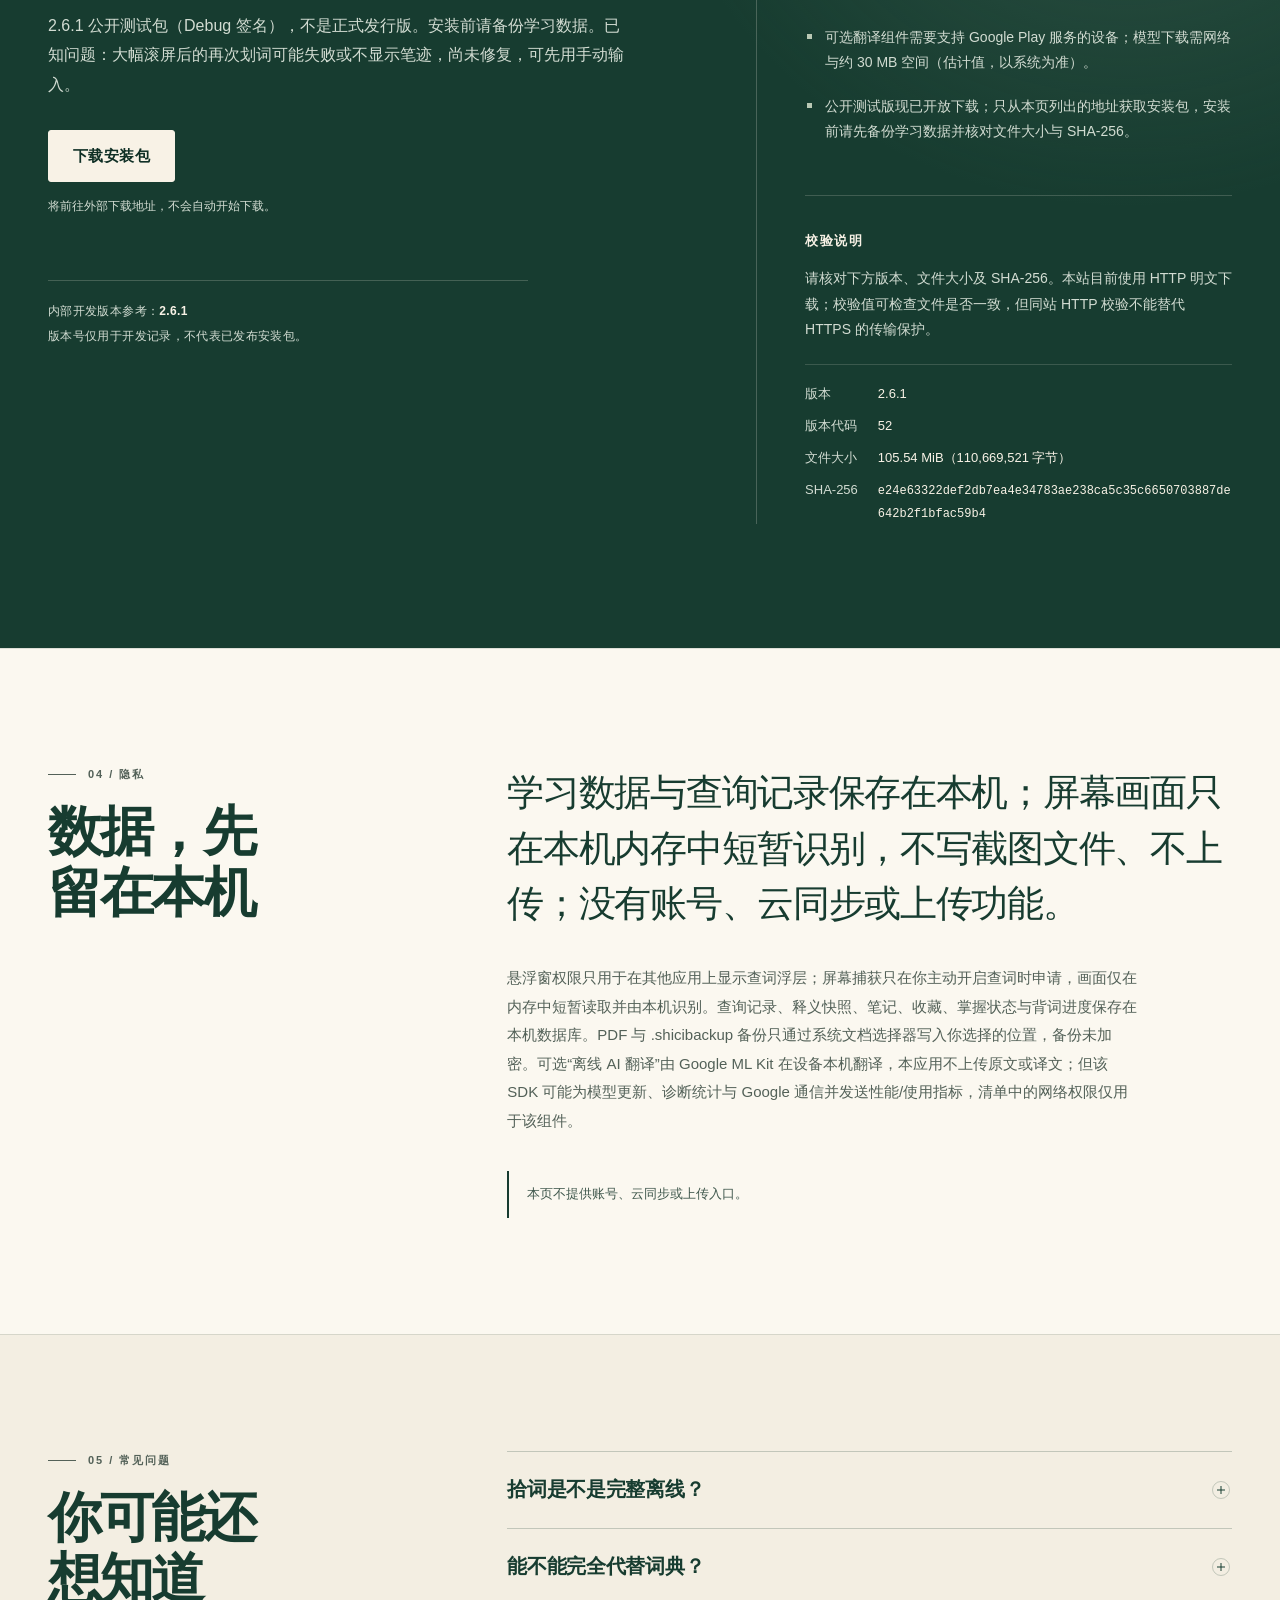
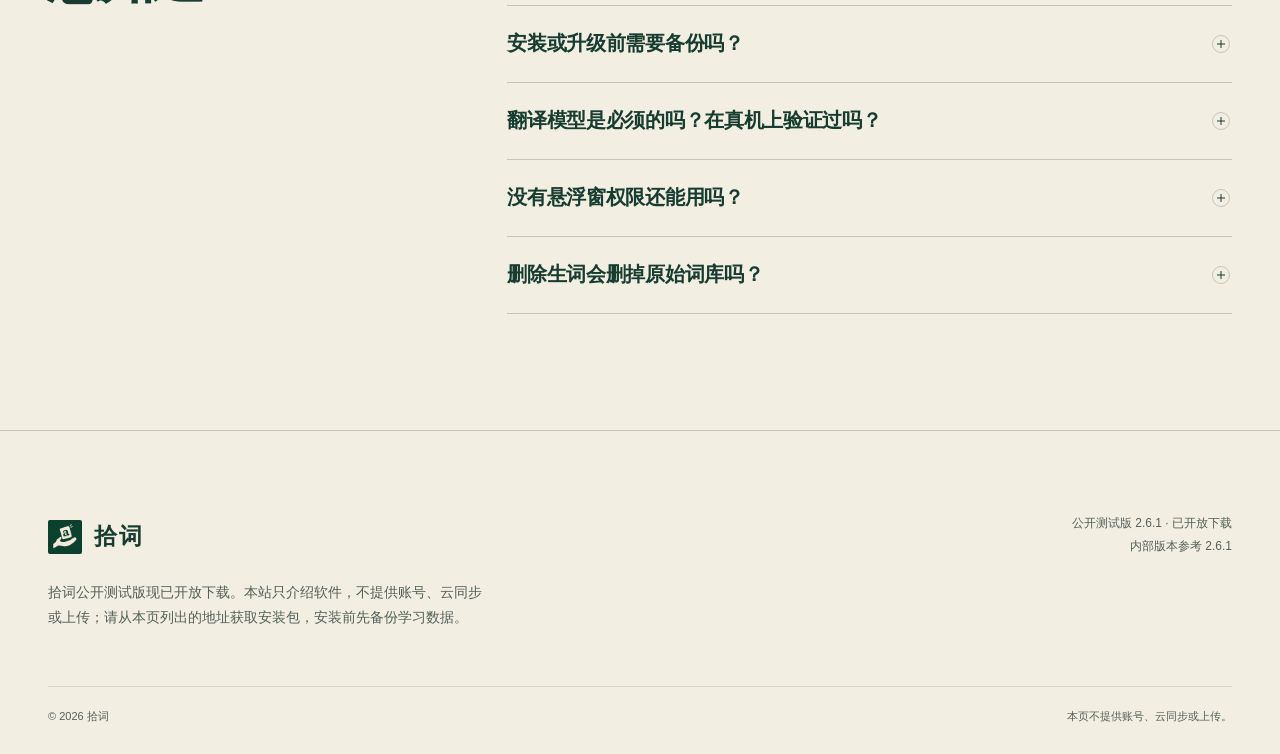
==== commit 2aa21f06: "feat: 开放官网2.6.1测试包下载并保留已知问题提示" ====
--- a/website/index.html
+++ b/website/index.html
@@ -6,7 +6,7 @@
   <meta name="color-scheme" content="light">
   <meta name="theme-color" content="#f3eee2">
   <link rel="icon" type="image/png" sizes="64x64" href="[data-uri]">
-  <meta name="description" content="拾词：面向 Android 平板的阅读划词与生词整理工具。公开测试版准备中，暂未开放下载。">
+  <meta name="description" content="拾词：面向 Android 平板的阅读划词与生词整理工具。版本、测试包下载与校验信息见页面下载区。">
   <title>拾词｜阅读不停，生词随手拾起</title>
   <link rel="stylesheet" href="styles.css">
 </head>
@@ -125,11 +125,11 @@
         <div class="download-layout">
           <div class="download-main">
             <div class="release-line">
-              <span class="release-pill" data-release-channel>公开测试版准备中</span>
+              <span class="release-pill" data-release-channel>下载信息</span>
               <span class="release-dot" aria-hidden="true"></span>
             </div>
-            <h3 class="release-title" data-release-title>暂未开放下载</h3>
-            <p class="release-copy" data-release-copy>目前还没有公开发行包，请勿从非官方渠道下载。开放后会在此列出安装包、版本信息与校验值。</p>
+            <h3 class="release-title" data-release-title>正在载入版本信息</h3>
+            <p class="release-copy" data-release-copy>请启用 JavaScript，查看当前安装包、版本信息与校验值。页面不会自动下载文件。</p>
             <div class="release-actions" data-release-actions hidden></div>
             <p class="internal-version">
               内部开发版本参考：<strong data-internal-version></strong>
@@ -144,7 +144,7 @@
             </section>
             <section class="download-block" aria-labelledby="verify-title">
               <h3 id="verify-title">校验说明</h3>
-              <p class="verify-copy" data-verify-copy>开放下载后，这里会列出安装包的 SHA-256 校验值与文件大小，便于下载后自行核对。当前没有可下载文件，也没有校验值。</p>
+              <p class="verify-copy" data-verify-copy>当前安装包的版本、SHA-256 和文件大小将在此载入，请核对后下载。</p>
               <dl class="release-meta" data-release-meta hidden></dl>
               <p class="release-notes" data-release-notes hidden></p>
             </section>
@@ -189,7 +189,7 @@
           <p class="footer-note" data-footer-note></p>
         </div>
         <div class="footer-meta">
-          <p data-footer-status>公开测试版准备中 &middot; 暂未开放下载</p>
+          <p data-footer-status>版本与下载状态见下载区</p>
           <p>内部版本参考 <span data-footer-version></span></p>
         </div>
       </div>
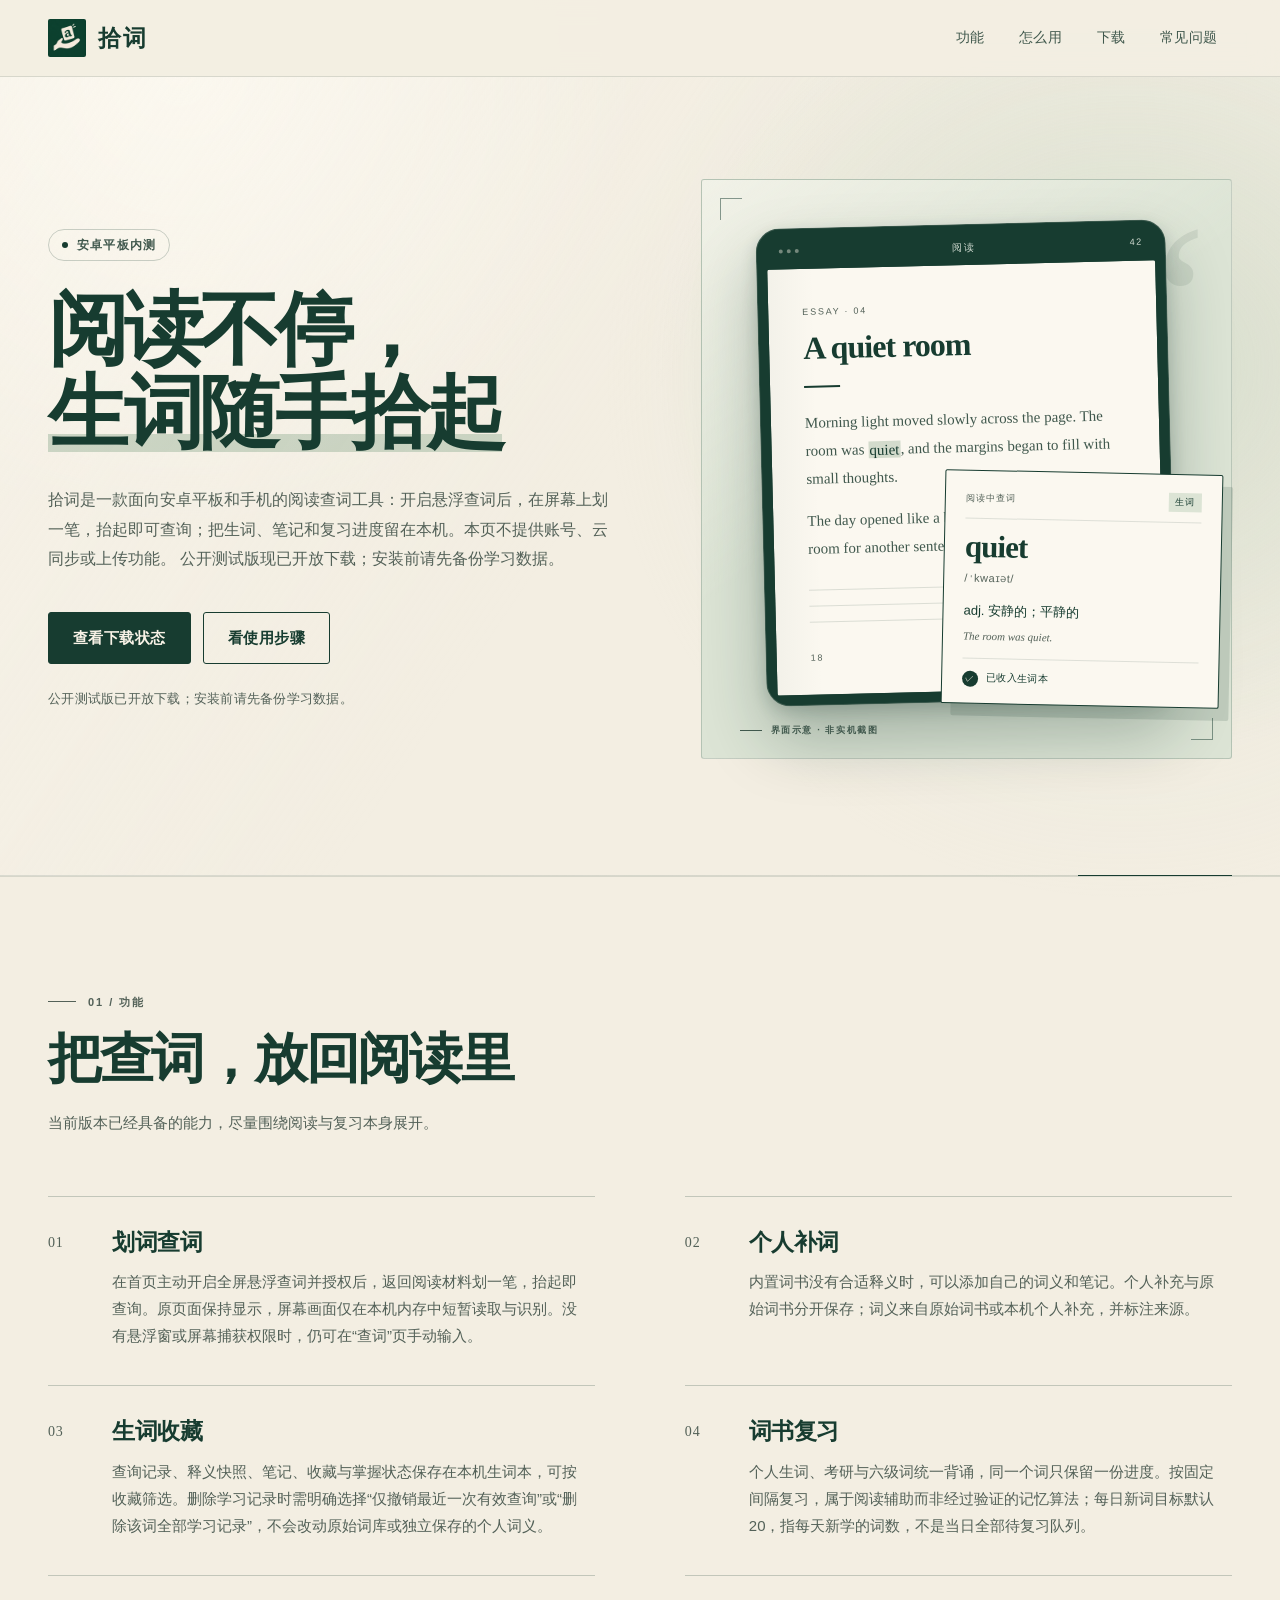
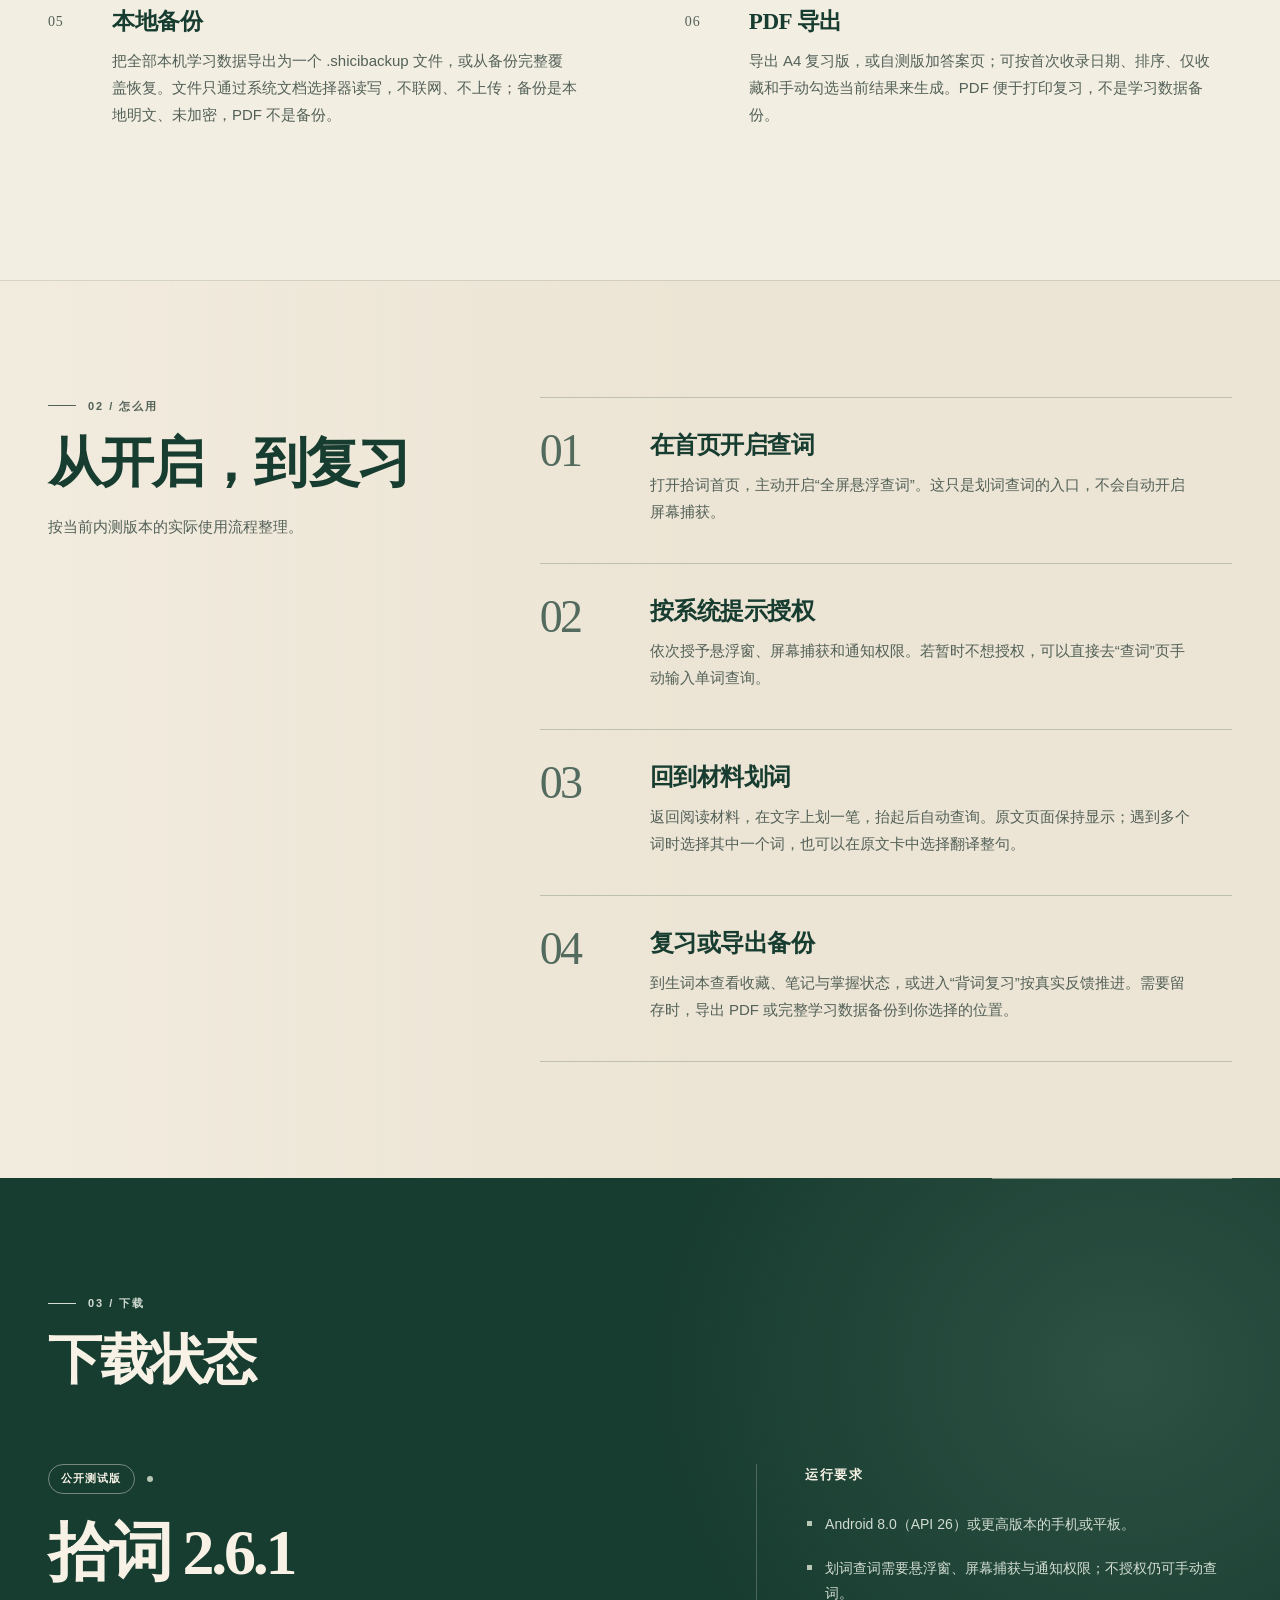
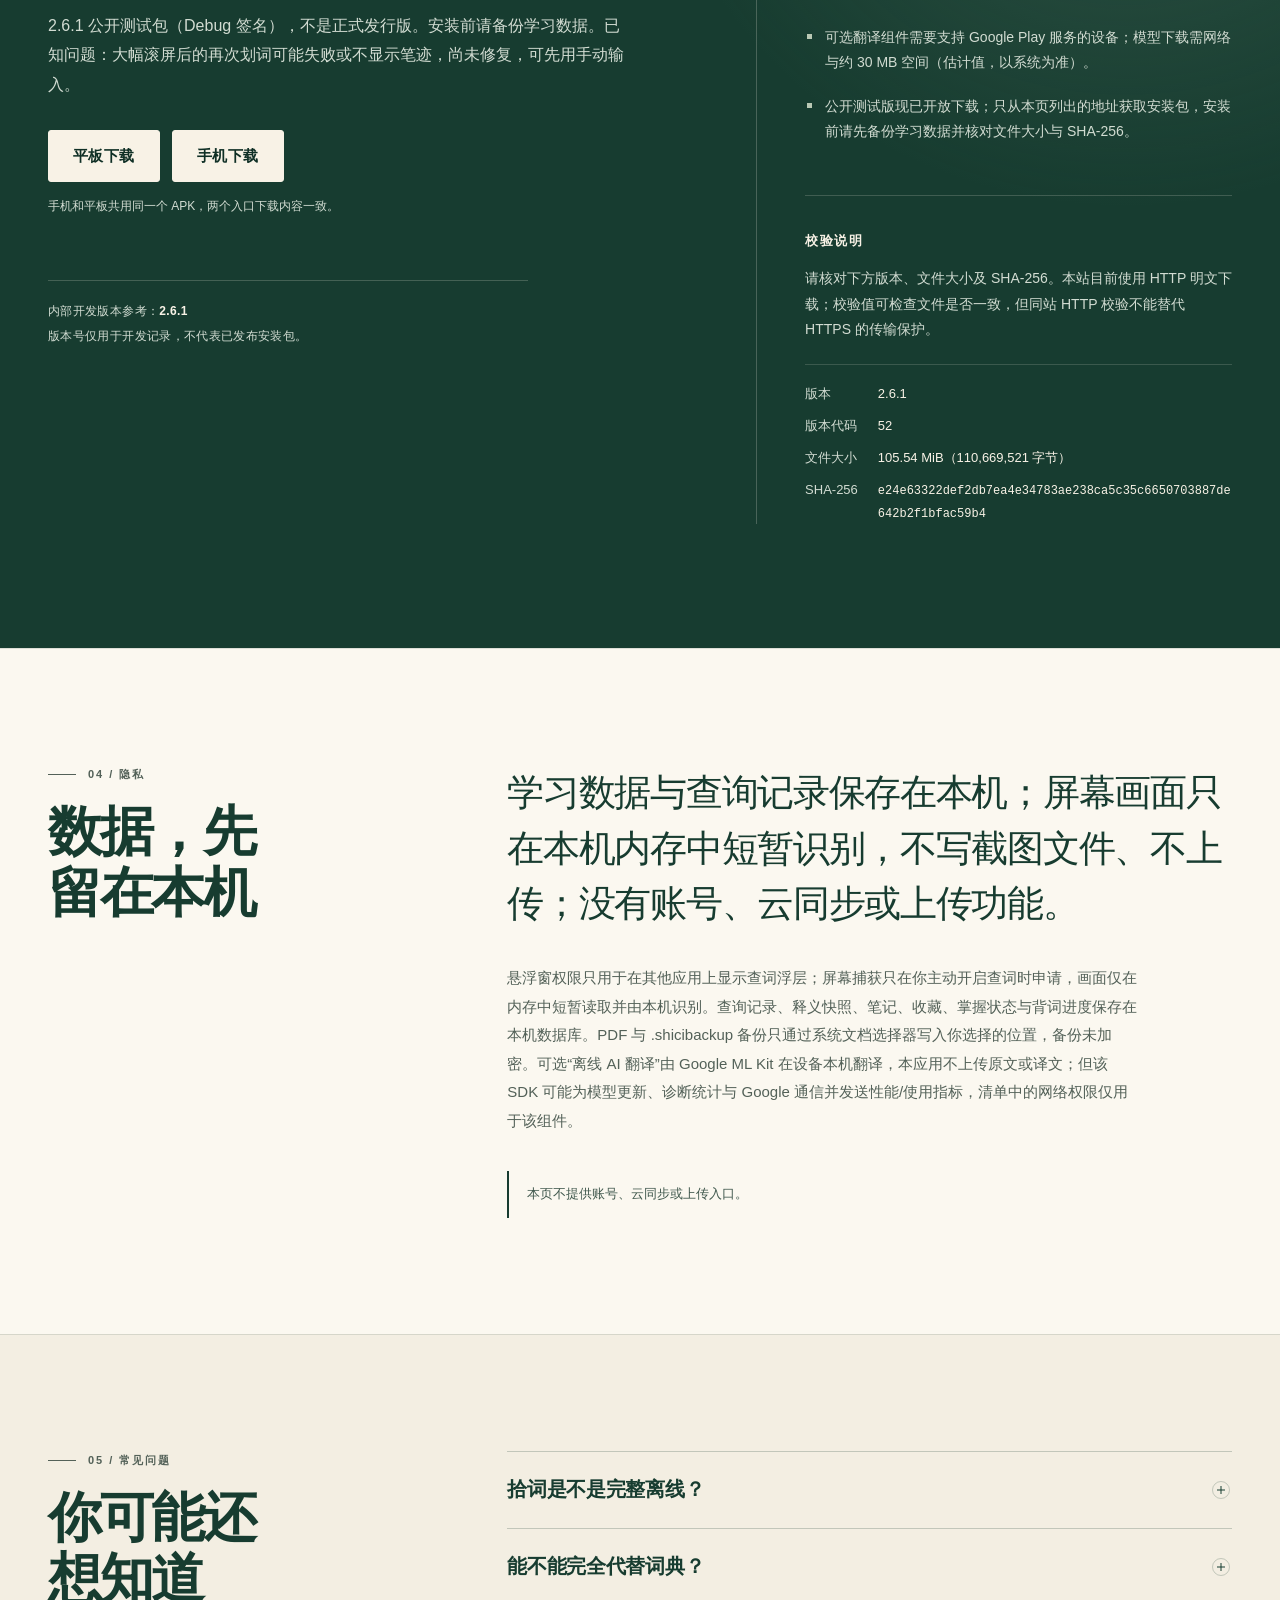
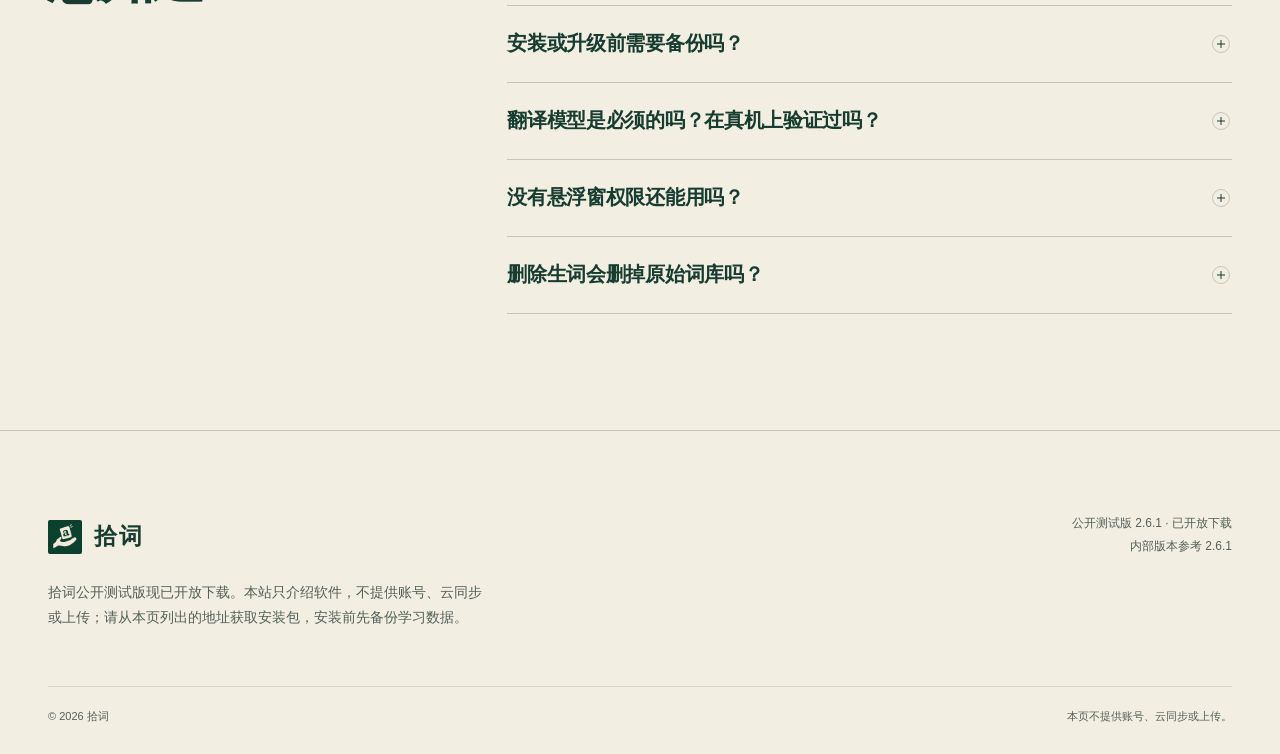
==== commit 14661921: "feat: 官网提供平板与手机双下载入口" ====
--- a/website/index.html
+++ b/website/index.html
@@ -202,6 +202,6 @@
   </footer>
 
   <script src="content.js"></script>
-  <script src="app.js"></script>
+  <script src="app.js?v=d99743c4"></script>
 </body>
 </html>
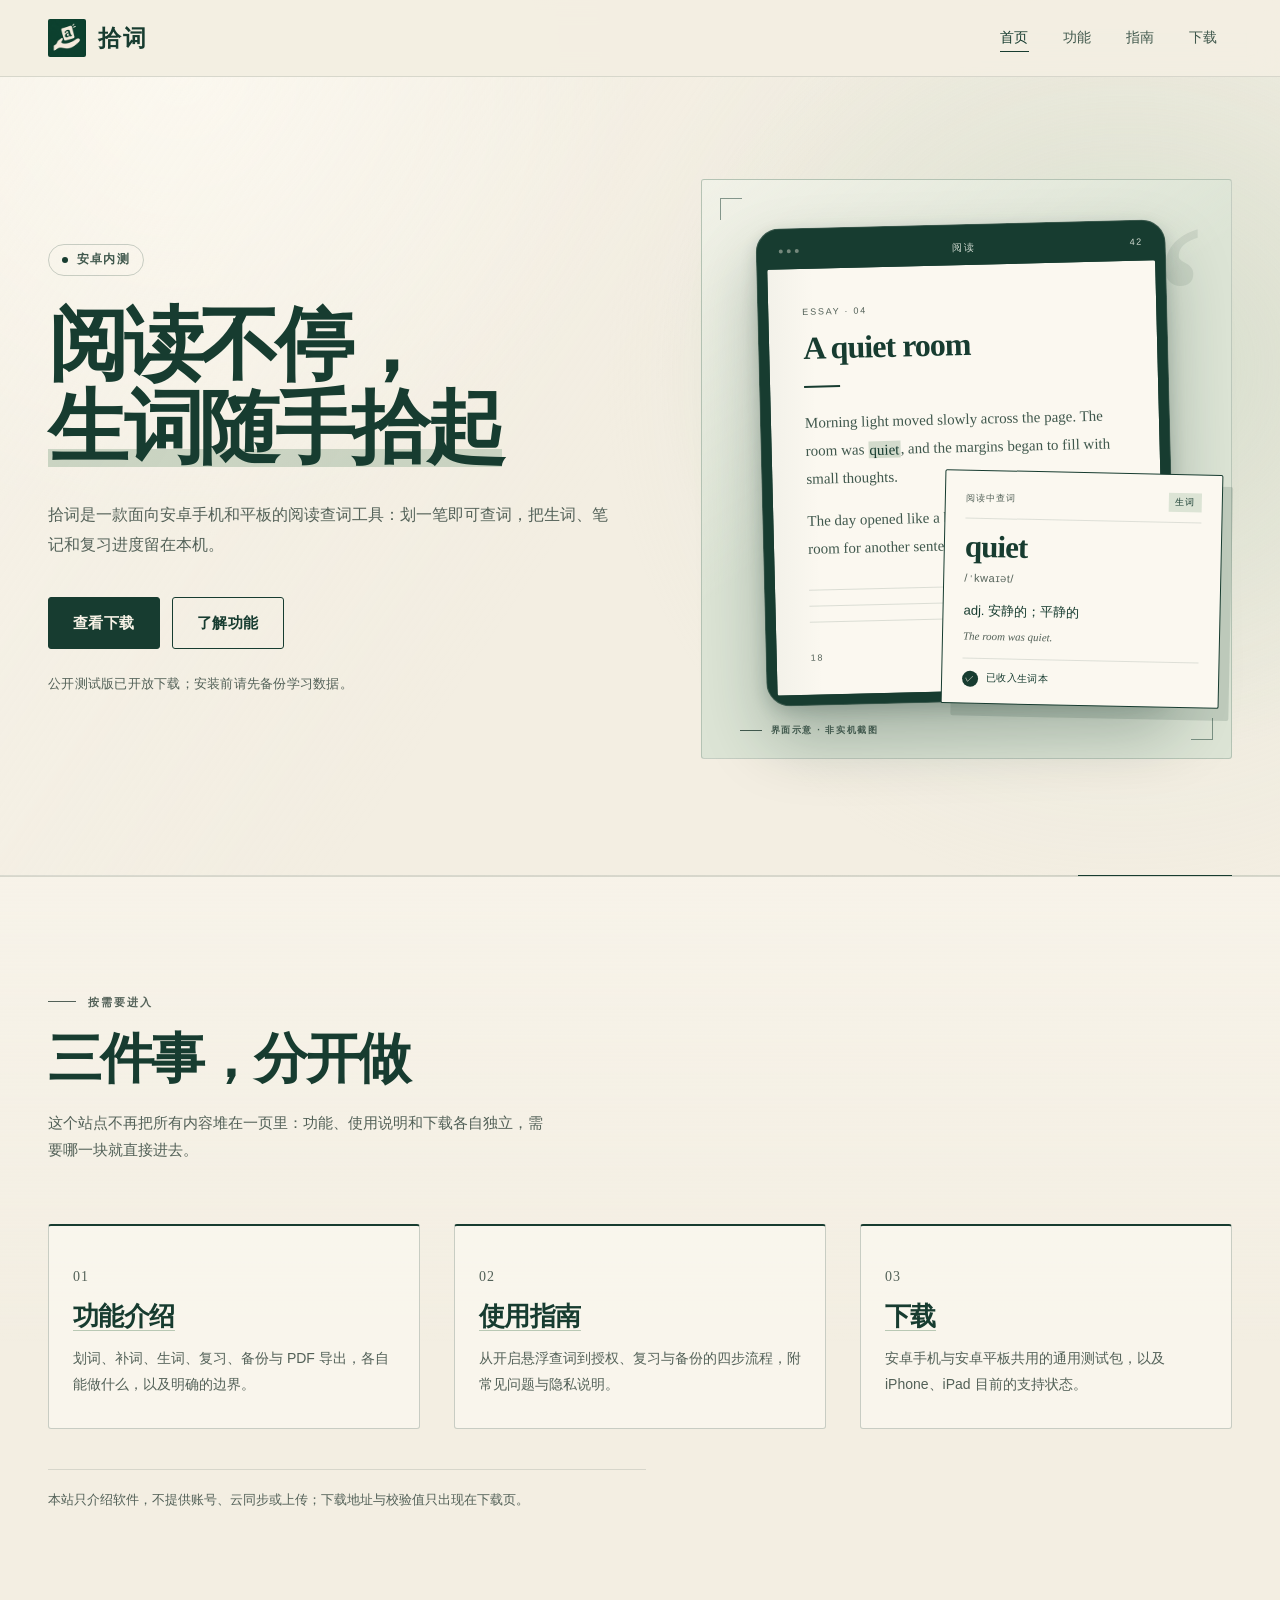
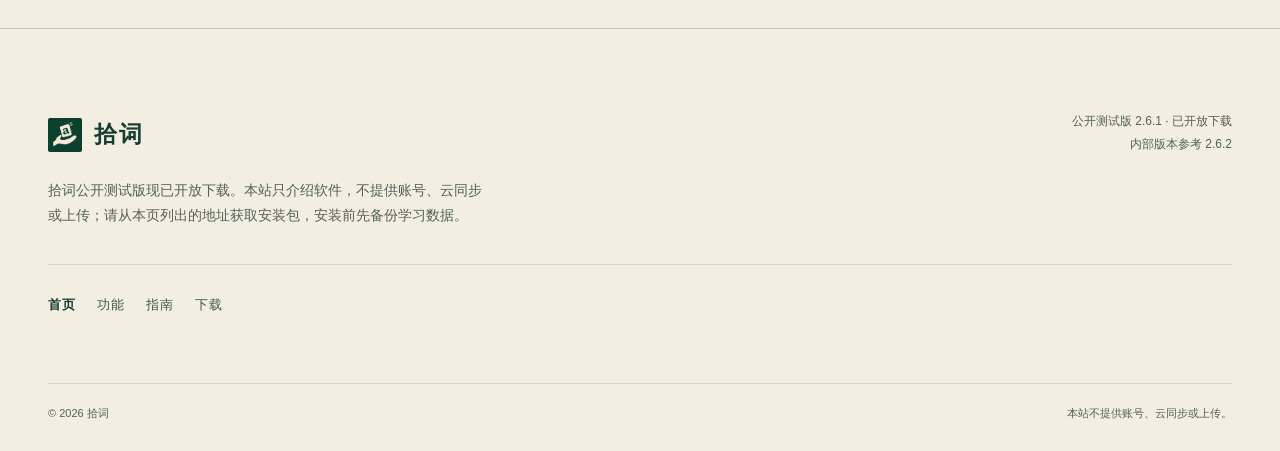
==== commit fb20e194: "feat: 官网拆分独立页面并区分安卓与苹果下载入口" ====
--- a/website/index.html
+++ b/website/index.html
@@ -1,36 +1,36 @@
 <!doctype html>
-<html lang="zh-CN">
+<html lang="zh-CN" data-page="home">
 <head>
   <meta charset="utf-8">
   <meta name="viewport" content="width=device-width, initial-scale=1">
   <meta name="color-scheme" content="light">
   <meta name="theme-color" content="#f3eee2">
-  <link rel="icon" type="image/png" sizes="64x64" href="[data-uri]">
-  <meta name="description" content="拾词：面向 Android 平板的阅读划词与生词整理工具。版本、测试包下载与校验信息见页面下载区。">
+<link rel="icon" type="image/png" sizes="64x64" href="[data-uri]">
+  <meta name="description" content="拾词是一款面向安卓手机和平板的阅读查词工具：划一笔即可查词，把生词、笔记和复习进度留在本机。">
   <title>拾词｜阅读不停，生词随手拾起</title>
-  <link rel="stylesheet" href="styles.css">
+  <link rel="stylesheet" href="styles.css?v=20261101a">
 </head>
 <body>
   <a class="skip-link" href="#main">跳到主要内容</a>
 
   <noscript>
     <div class="nojs-notice" role="status">
-      <strong>需要启用 JavaScript 才能查看完整介绍。</strong>
-      本页的功能、使用步骤、下载状态和隐私说明由 <code>content.js</code> 提供。你仍可阅读页面标题、下载状态与导航；详细内容需要启用 JavaScript 后显示。页面不会自动下载任何内容，也不会向外部服务发起请求。请启用 JavaScript 后刷新。
+      <strong>需要启用 JavaScript 才能看到完整的当前状态。</strong>
+      本页的版本、下载状态与页脚说明由 <code>content.js</code> 渲染；下方品牌介绍、页面入口和产品边界不依赖脚本即可阅读。页面不会自动下载任何内容，也不会向外部服务发起请求。
     </div>
   </noscript>
 
   <header class="site-header">
     <div class="shell header-inner">
-      <a class="brand" href="#top" aria-label="拾词首页">
+      <a class="brand" href="index.html" aria-label="拾词首页">
         <span class="brand-mark" aria-hidden="true"></span>
         <span class="brand-name" data-site-name>拾词</span>
       </a>
-      <nav class="site-nav" aria-label="主要导航">
-        <a href="#features">功能</a>
-        <a href="#how">怎么用</a>
-        <a href="#download">下载</a>
-        <a href="#faq">常见问题</a>
+      <nav class="site-nav" aria-label="主要导航" data-nav>
+        <a href="index.html" aria-current="page">首页</a>
+        <a href="features.html">功能</a>
+        <a href="guide.html">指南</a>
+        <a href="download.html">下载</a>
       </nav>
     </div>
   </header>
@@ -41,14 +41,14 @@
         <div class="hero-copy">
           <p class="eyebrow">
             <span class="eyebrow-dot" aria-hidden="true"></span>
-            安卓平板内测
+            安卓内测
           </p>
           <h1 class="hero-title" id="hero-title">阅读不停，<br><span class="hero-title-accent">生词随手拾起</span></h1>
           <p class="hero-tagline" data-tagline></p>
           <p class="hero-description" data-description></p>
           <div class="hero-actions">
-            <a class="button button-primary" href="#download">查看下载状态</a>
-            <a class="button button-secondary" href="#how">看使用步骤</a>
+            <a class="button button-primary" href="download.html">查看下载</a>
+            <a class="button button-secondary" href="features.html">了解功能</a>
           </div>
           <p class="hero-note" data-hero-status>当前为内测准备阶段，尚无公开发行包。</p>
         </div>
@@ -93,87 +93,33 @@
       </div>
     </section>
 
-    <section class="section" id="features" aria-labelledby="features-title">
+    <section class="section section-routes" aria-labelledby="routes-title">
       <div class="shell">
         <header class="section-heading">
-          <p class="section-kicker">01 / 功能</p>
-          <h2 id="features-title">把查词，放回阅读里</h2>
-          <p class="section-deck">当前版本已经具备的能力，尽量围绕阅读与复习本身展开。</p>
-        </header>
-        <div class="feature-list" data-features></div>
-      </div>
-    </section>
-
-    <section class="section section-how" id="how" aria-labelledby="how-title">
-      <div class="shell split-layout">
-        <header class="section-heading section-heading-sticky">
-          <p class="section-kicker">02 / 怎么用</p>
-          <h2 id="how-title">从开启，到复习</h2>
-          <p class="section-deck">按当前内测版本的实际使用流程整理。</p>
-        </header>
-        <ol class="steps" data-steps></ol>
-      </div>
-    </section>
-
-    <section class="section section-download" id="download" aria-labelledby="download-title">
-      <div class="shell">
-        <header class="section-heading section-heading-inverse">
-          <p class="section-kicker">03 / 下载</p>
-          <h2 id="download-title">下载状态</h2>
+          <p class="section-kicker">按需要进入</p>
+          <h2 id="routes-title">三件事，分开做</h2>
+          <p class="section-deck">这个站点不再把所有内容堆在一页里：功能、使用说明和下载各自独立，需要哪一块就直接进去。</p>
         </header>
 
-        <div class="download-layout">
-          <div class="download-main">
-            <div class="release-line">
-              <span class="release-pill" data-release-channel>下载信息</span>
-              <span class="release-dot" aria-hidden="true"></span>
-            </div>
-            <h3 class="release-title" data-release-title>正在载入版本信息</h3>
-            <p class="release-copy" data-release-copy>请启用 JavaScript，查看当前安装包、版本信息与校验值。页面不会自动下载文件。</p>
-            <div class="release-actions" data-release-actions hidden></div>
-            <p class="internal-version">
-              内部开发版本参考：<strong data-internal-version></strong>
-              <span>版本号仅用于开发记录，不代表已发布安装包。</span>
-            </p>
-          </div>
+        <ul class="route-list">
+          <li class="route-card">
+            <p class="route-index" aria-hidden="true">01</p>
+            <h3><a href="features.html">功能介绍</a></h3>
+            <p>划词、补词、生词、复习、备份与 PDF 导出，各自能做什么，以及明确的边界。</p>
+          </li>
+          <li class="route-card">
+            <p class="route-index" aria-hidden="true">02</p>
+            <h3><a href="guide.html">使用指南</a></h3>
+            <p>从开启悬浮查词到授权、复习与备份的四步流程，附常见问题与隐私说明。</p>
+          </li>
+          <li class="route-card">
+            <p class="route-index" aria-hidden="true">03</p>
+            <h3><a href="download.html">下载</a></h3>
+            <p>安卓手机与安卓平板共用的通用测试包，以及 iPhone、iPad 目前的支持状态。</p>
+          </li>
+        </ul>
 
-          <div class="download-side">
-            <section class="download-block" aria-labelledby="requirements-title">
-              <h3 id="requirements-title">运行要求</h3>
-              <ul class="requirement-list" data-requirements></ul>
-            </section>
-            <section class="download-block" aria-labelledby="verify-title">
-              <h3 id="verify-title">校验说明</h3>
-              <p class="verify-copy" data-verify-copy>当前安装包的版本、SHA-256 和文件大小将在此载入，请核对后下载。</p>
-              <dl class="release-meta" data-release-meta hidden></dl>
-              <p class="release-notes" data-release-notes hidden></p>
-            </section>
-          </div>
-        </div>
-      </div>
-    </section>
-
-    <section class="section section-privacy" id="privacy" aria-labelledby="privacy-title">
-      <div class="shell privacy-layout">
-        <header class="section-heading">
-          <p class="section-kicker">04 / 隐私</p>
-          <h2 id="privacy-title">数据，先留在本机</h2>
-        </header>
-        <div class="privacy-body">
-          <p class="privacy-summary" data-privacy-summary></p>
-          <div class="privacy-details" data-privacy-details></div>
-          <p class="privacy-page-note">本页不提供账号、云同步或上传入口。</p>
-        </div>
-      </div>
-    </section>
-
-    <section class="section section-faq" id="faq" aria-labelledby="faq-title">
-      <div class="shell faq-layout">
-        <header class="section-heading">
-          <p class="section-kicker">05 / 常见问题</p>
-          <h2 id="faq-title">你可能还想知道</h2>
-        </header>
-        <div class="faq-list" data-faq></div>
+        <p class="section-footnote">本站只介绍软件，不提供账号、云同步或上传；下载地址与校验值只出现在下载页。</p>
       </div>
     </section>
   </main>
@@ -182,26 +128,32 @@
     <div class="shell">
       <div class="footer-top">
         <div class="footer-brand">
-          <a class="brand" href="#top" aria-label="回到页面顶部">
+          <a class="brand" href="index.html" aria-label="返回拾词首页">
             <span class="brand-mark" aria-hidden="true"></span>
             <span class="brand-name" data-site-name>拾词</span>
           </a>
           <p class="footer-note" data-footer-note></p>
         </div>
         <div class="footer-meta">
-          <p data-footer-status>版本与下载状态见下载区</p>
+          <p data-footer-status>版本与下载状态见下载页</p>
           <p>内部版本参考 <span data-footer-version></span></p>
         </div>
       </div>
+      <nav class="footer-nav" aria-label="页脚导航">
+        <a href="index.html" aria-current="page">首页</a>
+        <a href="features.html">功能</a>
+        <a href="guide.html">指南</a>
+        <a href="download.html">下载</a>
+      </nav>
       <div class="footer-bottom">
         <p>&copy; <span data-year></span> <span data-site-name>拾词</span></p>
-        <p>本页不提供账号、云同步或上传。</p>
+        <p>本站不提供账号、云同步或上传。</p>
         <p class="footer-repository" data-footer-repository hidden></p>
       </div>
     </div>
   </footer>
 
-  <script src="content.js"></script>
-  <script src="app.js?v=d99743c4"></script>
+  <script src="content.js?v=20261101a"></script>
+  <script src="app.js?v=20261101a"></script>
 </body>
 </html>
--- a/website/styles.css
+++ b/website/styles.css
@@ -1615,6 +1615,573 @@
   }
 }
 
+
+/* ------------------------------------------------------------------ */
+/* 2026-11-01 多页面结构：首页入口、二级页头、平台下载与页脚导航        */
+/* 沿用原有纸张暖白 / 墨绿 / 柔黄与阅读划线语汇，不新增远程字体或依赖。 */
+/* ------------------------------------------------------------------ */
+
+.site-nav a[aria-current="page"] {
+  color: var(--ink);
+}
+
+.site-nav a[aria-current="page"]::after {
+  transform: scaleX(1);
+}
+
+/* 首页：三个独立入口 */
+
+.section-routes {
+  background:
+    linear-gradient(180deg, rgba(251, 248, 240, 0.5), transparent 62%),
+    var(--paper);
+}
+
+.route-list {
+  display: grid;
+  grid-template-columns: repeat(3, minmax(0, 1fr));
+  gap: clamp(20px, 3vw, 34px);
+  margin: 0;
+  padding: 0;
+  list-style: none;
+}
+
+.route-card {
+  display: flex;
+  flex-direction: column;
+  min-width: 0;
+  padding: 26px 24px 30px;
+  border: 1px solid var(--line);
+  border-top: 2px solid var(--ink);
+  border-radius: var(--radius);
+  background: rgba(251, 248, 240, 0.72);
+}
+
+.route-index {
+  color: var(--muted);
+  font-family: var(--serif);
+  font-size: 13px;
+  font-variant-numeric: tabular-nums;
+  letter-spacing: 0.08em;
+}
+
+.route-card h3 {
+  margin-top: 10px;
+  font-family: var(--serif);
+  font-size: clamp(1.35rem, 2vw, 1.6rem);
+  font-weight: 600;
+  letter-spacing: -0.02em;
+  line-height: 1.35;
+}
+
+.route-card h3 a {
+  color: var(--ink);
+  text-decoration-color: var(--sage-deep);
+}
+
+.route-card p {
+  margin-top: 12px;
+  color: var(--muted);
+  font-size: 14px;
+  line-height: 1.85;
+}
+
+.section-footnote {
+  max-width: 46em;
+  margin-top: clamp(28px, 4vw, 40px);
+  padding-top: 18px;
+  border-top: 1px solid var(--line-soft);
+  color: var(--muted);
+  font-size: 13px;
+  line-height: 1.8;
+}
+
+/* 二级页头 */
+
+.page-head {
+  padding: clamp(48px, 6.5vw, 84px) 0 clamp(40px, 5.5vw, 64px);
+  border-bottom: 1px solid var(--line-soft);
+  background:
+    radial-gradient(ellipse 58% 78% at 90% 26%, rgba(197, 210, 190, 0.42), transparent 70%),
+    linear-gradient(126deg, rgba(251, 248, 240, 0.46), transparent 52%);
+}
+
+.page-head-features {
+  background:
+    radial-gradient(ellipse 58% 78% at 88% 24%, rgba(197, 210, 190, 0.34), transparent 70%),
+    linear-gradient(126deg, rgba(251, 248, 240, 0.62), transparent 56%);
+}
+
+.page-head-download {
+  background:
+    radial-gradient(ellipse 58% 78% at 88% 22%, rgba(197, 210, 190, 0.46), transparent 72%),
+    var(--paper-deep);
+}
+
+.page-kicker {
+  display: flex;
+  align-items: center;
+  color: var(--muted);
+  font-size: 11px;
+  font-weight: 600;
+  letter-spacing: 0.18em;
+}
+
+.page-kicker::before {
+  width: 28px;
+  height: 1px;
+  margin-right: 12px;
+  background: currentColor;
+  content: "";
+}
+
+.page-title {
+  max-width: 16em;
+  margin-top: 20px;
+  font-family: var(--serif);
+  font-size: clamp(2.4rem, 5vw, 4.1rem);
+  font-weight: 600;
+  letter-spacing: -0.05em;
+  line-height: 1.1;
+  text-wrap: balance;
+}
+
+.page-deck {
+  max-width: 40em;
+  margin-top: 20px;
+  color: var(--muted);
+  font-size: 16px;
+  line-height: 1.85;
+}
+
+.page-actions {
+  display: flex;
+  flex-wrap: wrap;
+  gap: 12px;
+  margin-top: 30px;
+}
+
+.page-jump {
+  display: flex;
+  flex-wrap: wrap;
+  gap: 8px 10px;
+  margin-top: 30px;
+}
+
+.page-jump a {
+  display: inline-flex;
+  align-items: center;
+  min-height: 46px;
+  padding: 8px 16px;
+  border: 1px solid var(--line);
+  border-radius: 999px;
+  color: var(--ink-soft);
+  font-size: 13px;
+  letter-spacing: 0.03em;
+  text-decoration: none;
+  transition: border-color 160ms ease, color 160ms ease;
+}
+
+.page-jump a:hover,
+.page-jump a:focus-visible {
+  border-color: var(--ink);
+  color: var(--ink);
+}
+
+/* 功能页边界 */
+
+.section-limits {
+  background: var(--paper-light);
+}
+
+.limit-body {
+  min-width: 0;
+}
+
+.limit-list {
+  margin: 0;
+  padding: 0;
+  list-style: none;
+}
+
+.limit-list li {
+  padding: 24px 0 26px;
+  border-top: 1px solid var(--line);
+}
+
+.limit-list li:last-child {
+  border-bottom: 1px solid var(--line);
+}
+
+.limit-list h3 {
+  font-family: var(--serif);
+  font-size: clamp(1.15rem, 1.6vw, 1.35rem);
+  font-weight: 600;
+  letter-spacing: -0.015em;
+  line-height: 1.4;
+}
+
+.limit-list p {
+  max-width: 40em;
+  margin-top: 8px;
+  color: var(--muted);
+  font-size: 15px;
+  line-height: 1.85;
+}
+
+/* 下载页：平台区块 */
+
+.section-platform {
+  background: var(--paper);
+}
+
+.platform-grid {
+  display: grid;
+  grid-template-columns: minmax(0, 1fr) minmax(0, 0.92fr);
+  gap: clamp(24px, 3.5vw, 44px);
+  align-items: start;
+}
+
+.platform-card {
+  min-width: 0;
+  padding: clamp(24px, 3vw, 34px);
+  border: 1px solid var(--line);
+  border-top: 3px solid var(--ink);
+  border-radius: var(--radius);
+  background: var(--paper-light);
+}
+
+.platform-card-apple {
+  border-top-color: var(--sage-deep);
+  background: rgba(251, 248, 240, 0.6);
+}
+
+.platform-head {
+  max-width: 40em;
+}
+
+.platform-badge {
+  display: inline-flex;
+  align-items: center;
+  min-height: 28px;
+  padding: 3px 11px;
+  border: 1px solid var(--line);
+  border-radius: 999px;
+  color: var(--ink-soft);
+  font-size: 10px;
+  font-weight: 600;
+  letter-spacing: 0.16em;
+}
+
+.platform-head h3 {
+  margin-top: 16px;
+  font-family: var(--serif);
+  font-size: clamp(1.45rem, 2.3vw, 1.8rem);
+  font-weight: 600;
+  letter-spacing: -0.03em;
+  line-height: 1.3;
+}
+
+.platform-deck {
+  margin-top: 10px;
+  color: var(--muted);
+  font-size: 14px;
+  line-height: 1.85;
+}
+
+.platform-devices {
+  display: grid;
+  grid-template-columns: repeat(2, minmax(0, 1fr));
+  gap: 16px;
+  margin-top: 26px;
+}
+
+.device-block {
+  min-width: 0;
+  padding: 18px 18px 20px;
+  border: 1px solid var(--line-soft);
+  border-radius: var(--radius);
+  background: var(--cream);
+}
+
+.device-block-muted {
+  background: rgba(236, 228, 212, 0.62);
+}
+
+.device-label {
+  color: var(--muted);
+  font-size: 10px;
+  font-weight: 600;
+  letter-spacing: 0.16em;
+}
+
+.device-block h4 {
+  margin-top: 6px;
+  font-family: var(--serif);
+  font-size: 1.1rem;
+  font-weight: 600;
+  letter-spacing: -0.015em;
+  line-height: 1.4;
+}
+
+.device-action {
+  margin-top: 14px;
+}
+
+.device-action .button {
+  width: 100%;
+  min-height: 50px;
+}
+
+.platform-placeholder {
+  display: inline-flex;
+  align-items: center;
+  width: 100%;
+  min-height: 46px;
+  padding: 8px 14px;
+  border: 1px dashed var(--line);
+  border-radius: var(--radius);
+  color: var(--muted);
+  background: rgba(251, 248, 240, 0.5);
+  font-size: 12.5px;
+  line-height: 1.6;
+}
+
+.platform-unavailable {
+  display: inline-flex;
+  align-items: center;
+  min-height: 46px;
+  padding: 8px 14px;
+  border: 1px dashed var(--line);
+  border-radius: var(--radius);
+  color: var(--muted);
+  font-size: 13px;
+  letter-spacing: 0.02em;
+}
+
+.device-block .platform-unavailable {
+  width: 100%;
+  justify-content: center;
+  background: rgba(251, 248, 240, 0.5);
+}
+
+.platform-note {
+  margin-top: 20px;
+  color: var(--ink-soft);
+  font-size: 13px;
+  line-height: 1.8;
+}
+
+.platform-footnote {
+  margin-top: 12px;
+  padding-top: 12px;
+  border-top: 1px solid var(--line-soft);
+  color: var(--muted);
+  font-size: 12px;
+  line-height: 1.8;
+}
+
+.release-status {
+  margin-top: 26px;
+  padding-top: 22px;
+  border-top: 1px solid var(--line);
+}
+
+.release-status .release-line {
+  margin-bottom: 14px;
+}
+
+.release-status .release-pill {
+  border-color: var(--line);
+  color: var(--ink-soft);
+}
+
+.release-status .release-dot {
+  background: var(--ink-soft);
+}
+
+.release-status .release-title {
+  max-width: 18em;
+  color: var(--ink);
+  font-size: clamp(1.5rem, 2.6vw, 2rem);
+  letter-spacing: -0.035em;
+}
+
+.release-status .release-copy {
+  max-width: 40em;
+  margin-top: 12px;
+  color: var(--muted);
+  font-size: 14px;
+  line-height: 1.85;
+}
+
+.platform-card .release-meta {
+  margin-top: 18px;
+  padding-top: 16px;
+  border-top: 1px solid var(--line-soft);
+  color: var(--ink-soft);
+  font-size: 13px;
+}
+
+.platform-card .release-meta dt {
+  color: var(--muted);
+}
+
+.platform-card .release-meta dd {
+  color: var(--ink);
+}
+
+.platform-card .release-notes {
+  margin-top: 14px;
+  color: var(--muted);
+  font-size: 13px;
+}
+
+.platform-card .release-notes a {
+  color: var(--ink);
+}
+
+.platform-card .internal-version {
+  max-width: 40em;
+  margin-top: 22px;
+  padding-top: 16px;
+  border-top: 1px solid var(--line-soft);
+  color: var(--muted);
+  font-size: 12px;
+}
+
+.platform-card .internal-version strong {
+  color: var(--ink);
+  font-weight: 600;
+  font-variant-numeric: tabular-nums;
+}
+
+/* 下载页：校验区 */
+
+.section-download .download-shared {
+  max-width: 34em;
+  margin-top: 18px;
+  color: var(--cream-dim);
+  font-size: 14px;
+  line-height: 1.85;
+}
+
+.notice-list {
+  margin: 16px 0 0;
+  padding: 0;
+  list-style: none;
+}
+
+.notice-list li {
+  position: relative;
+  padding: 9px 0 9px 20px;
+  color: var(--cream-dim);
+  font-size: 14px;
+  line-height: 1.8;
+}
+
+.notice-list li::before {
+  position: absolute;
+  top: 18px;
+  left: 2px;
+  width: 5px;
+  height: 5px;
+  background: var(--sage-deep);
+  content: "";
+}
+
+/* 页脚导航 */
+
+.footer-nav {
+  display: flex;
+  flex-wrap: wrap;
+  gap: 4px 22px;
+  margin-top: 36px;
+  padding-top: 18px;
+  border-top: 1px solid var(--line-soft);
+}
+
+.footer-nav a {
+  display: inline-flex;
+  align-items: center;
+  min-height: 44px;
+  color: var(--ink-soft);
+  font-size: 13px;
+  letter-spacing: 0.04em;
+  text-decoration: none;
+}
+
+.footer-nav a:hover,
+.footer-nav a:focus-visible {
+  color: var(--ink);
+  text-decoration: underline;
+}
+
+.footer-nav a[aria-current="page"] {
+  color: var(--ink);
+  font-weight: 600;
+}
+
+@media (max-width: 980px) {
+  .route-list {
+    grid-template-columns: minmax(0, 1fr);
+    gap: 16px;
+  }
+
+  .route-card {
+    padding: 22px 20px 24px;
+  }
+
+  .platform-grid {
+    grid-template-columns: minmax(0, 1fr);
+  }
+
+  .limit-list li {
+    padding: 22px 0 24px;
+  }
+}
+
+@media (max-width: 680px) {
+  .page-head {
+    padding-top: 40px;
+  }
+
+  .page-title {
+    font-size: clamp(2.1rem, 9.4vw, 2.8rem);
+  }
+
+  .page-deck {
+    font-size: 15px;
+  }
+
+  .page-actions .button {
+    flex: 1 1 100%;
+  }
+
+  .platform-devices {
+    grid-template-columns: minmax(0, 1fr);
+  }
+
+  .platform-card {
+    padding: 22px 18px 24px;
+  }
+
+  .footer-nav {
+    gap: 0 18px;
+    margin-top: 30px;
+  }
+}
+
+@media (max-width: 390px) {
+  .platform-card {
+    padding: 20px 15px 22px;
+  }
+
+  .device-block {
+    padding: 15px 15px 17px;
+  }
+}
+
 @media (prefers-reduced-motion: reduce) {
   html {
     scroll-behavior: auto;
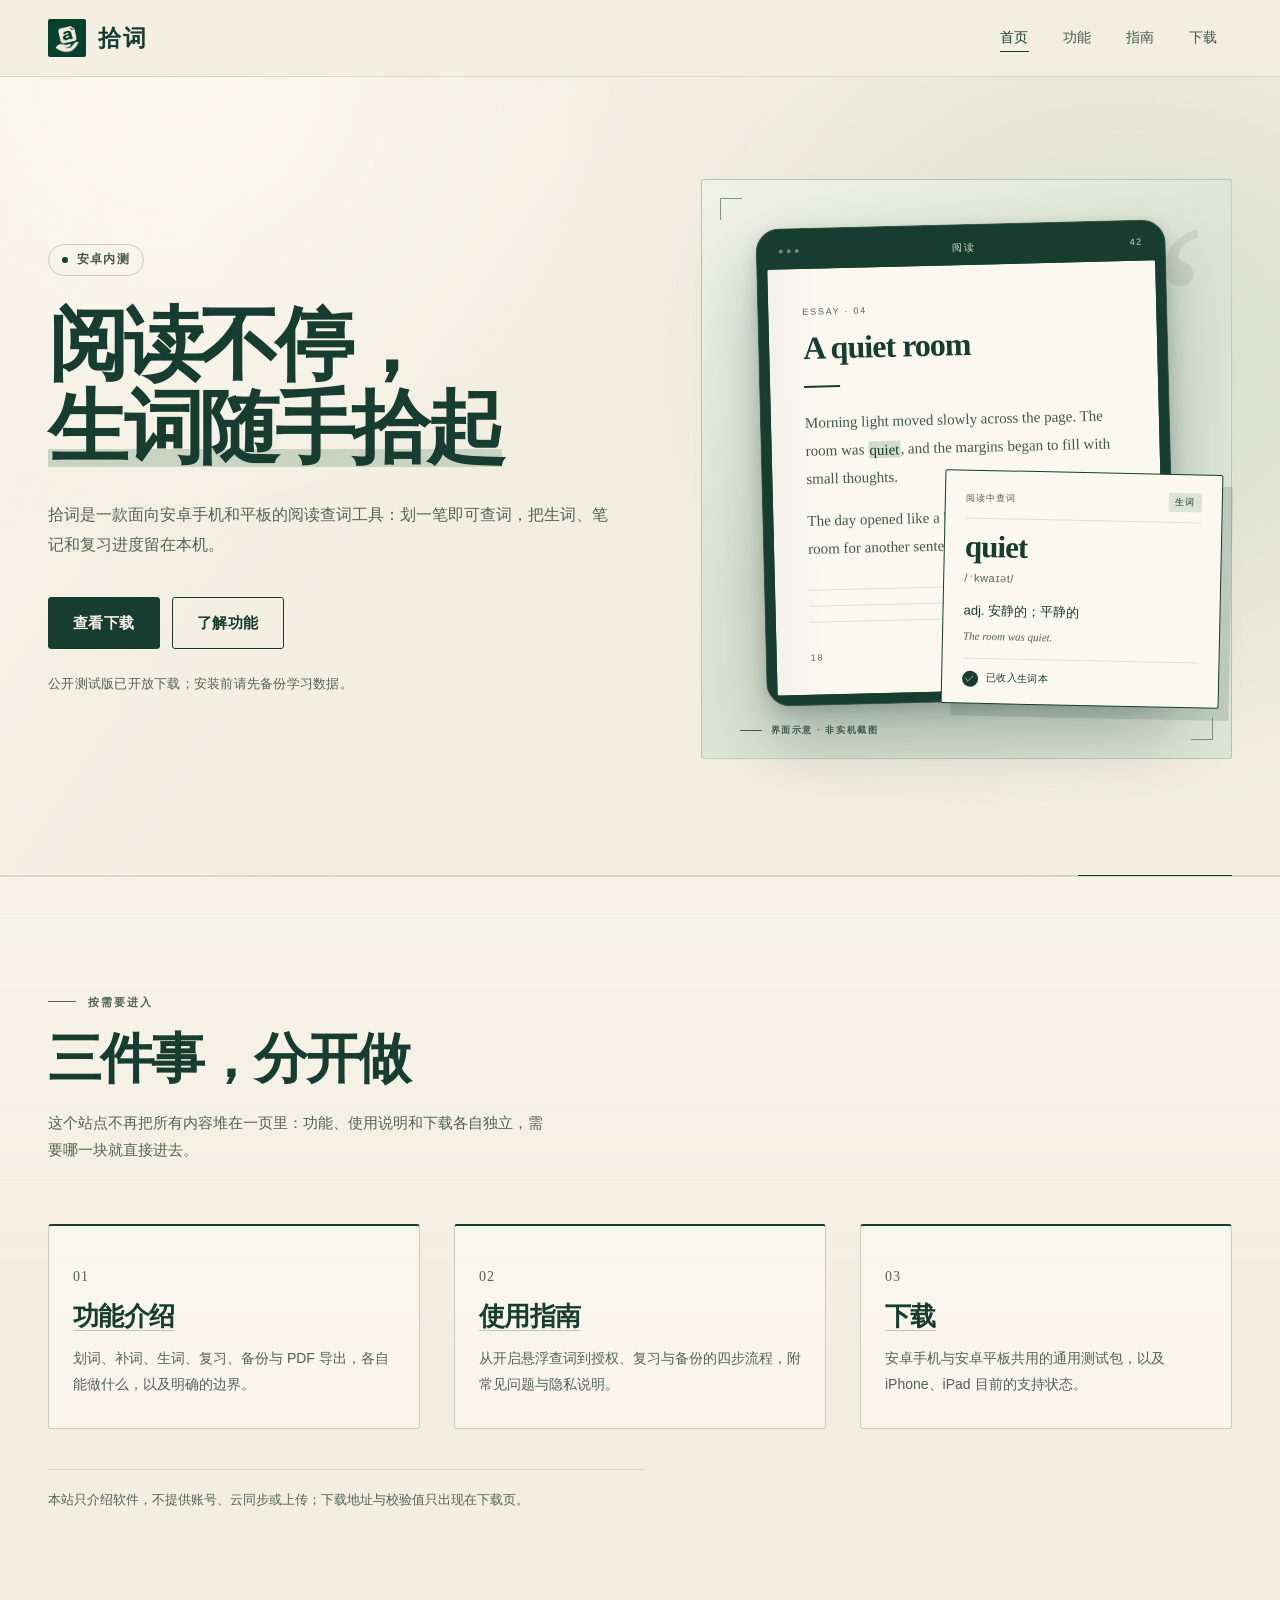
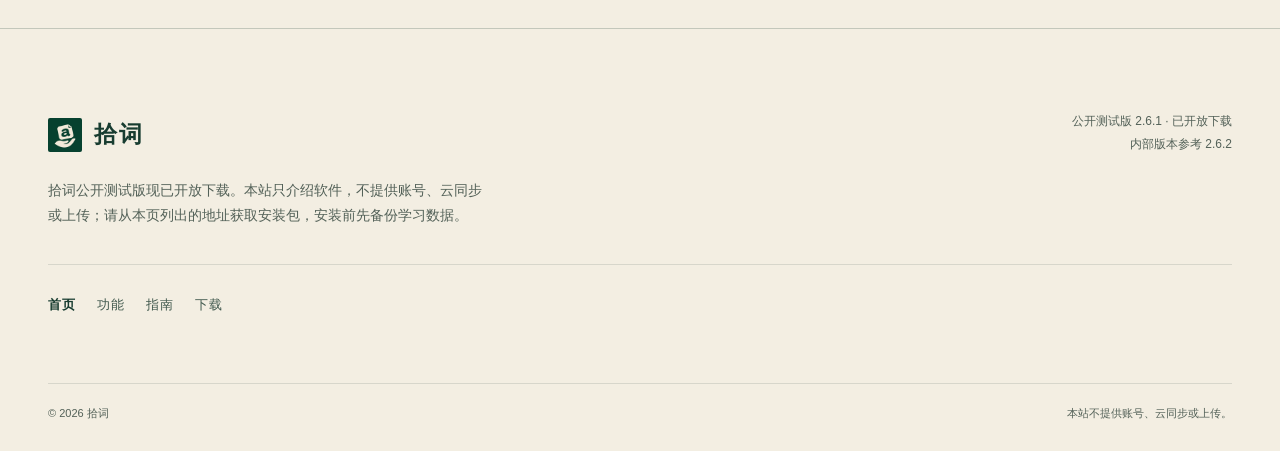
==== commit cdcc6167: "更新应用与官网为选定的新版拾词图标" ====
--- a/website/index.html
+++ b/website/index.html
@@ -5,10 +5,10 @@
   <meta name="viewport" content="width=device-width, initial-scale=1">
   <meta name="color-scheme" content="light">
   <meta name="theme-color" content="#f3eee2">
-<link rel="icon" type="image/png" sizes="64x64" href="[data-uri]">
+<link rel="icon" type="image/png" sizes="64x64" href="[data-uri]">
   <meta name="description" content="拾词是一款面向安卓手机和平板的阅读查词工具：划一笔即可查词，把生词、笔记和复习进度留在本机。">
   <title>拾词｜阅读不停，生词随手拾起</title>
-  <link rel="stylesheet" href="styles.css?v=20261101a">
+  <link rel="stylesheet" href="styles.css?v=20261108a">
 </head>
 <body>
   <a class="skip-link" href="#main">跳到主要内容</a>
@@ -153,7 +153,7 @@
     </div>
   </footer>
 
-  <script src="content.js?v=20261101a"></script>
-  <script src="app.js?v=20261101a"></script>
+  <script src="content.js?v=20261108a"></script>
+  <script src="app.js?v=20261108a"></script>
 </body>
 </html>
--- a/website/styles.css
+++ b/website/styles.css
@@ -18,7 +18,7 @@
   --gutter: clamp(20px, 4vw, 48px);
   --section-space: clamp(72px, 10vw, 116px);
   --radius: 3px;
-  --brand-logo: url("[data-uri]");
+  --brand-logo: url("[data-uri]");
 }
 
 *,
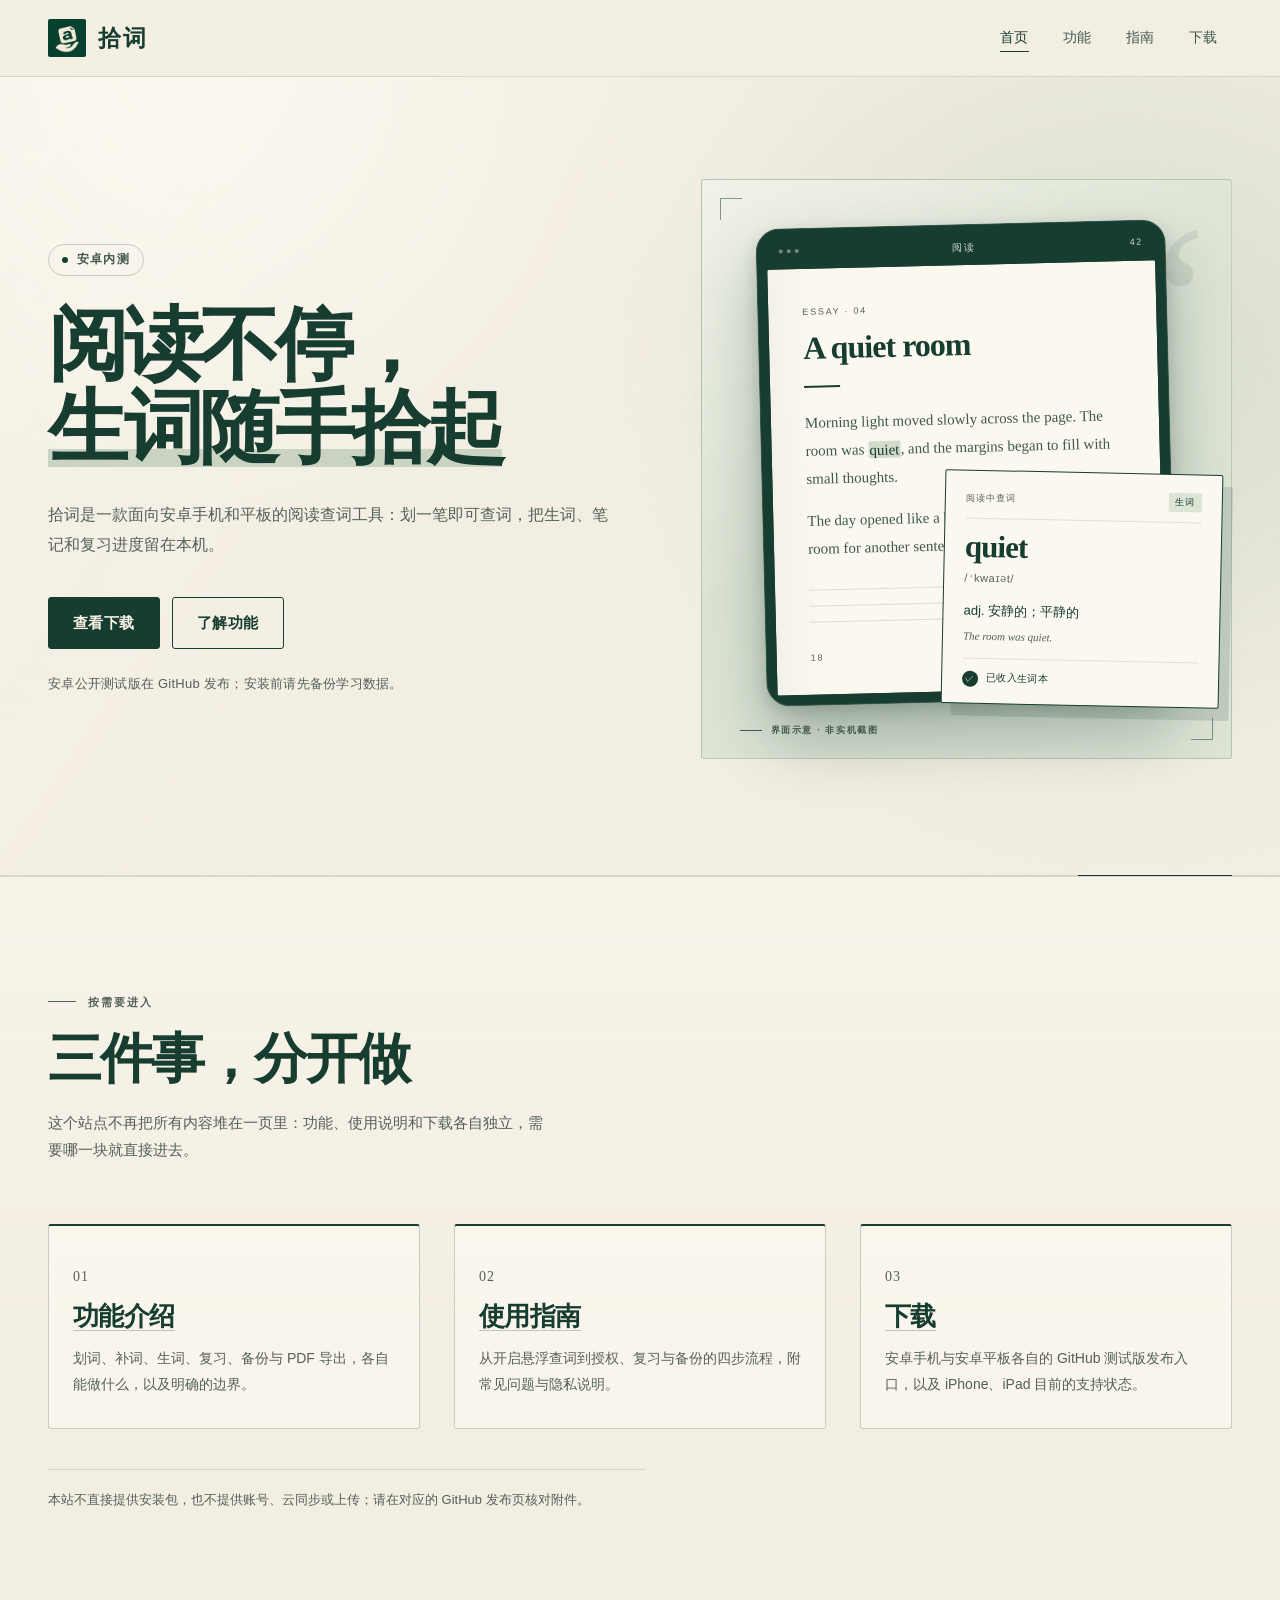
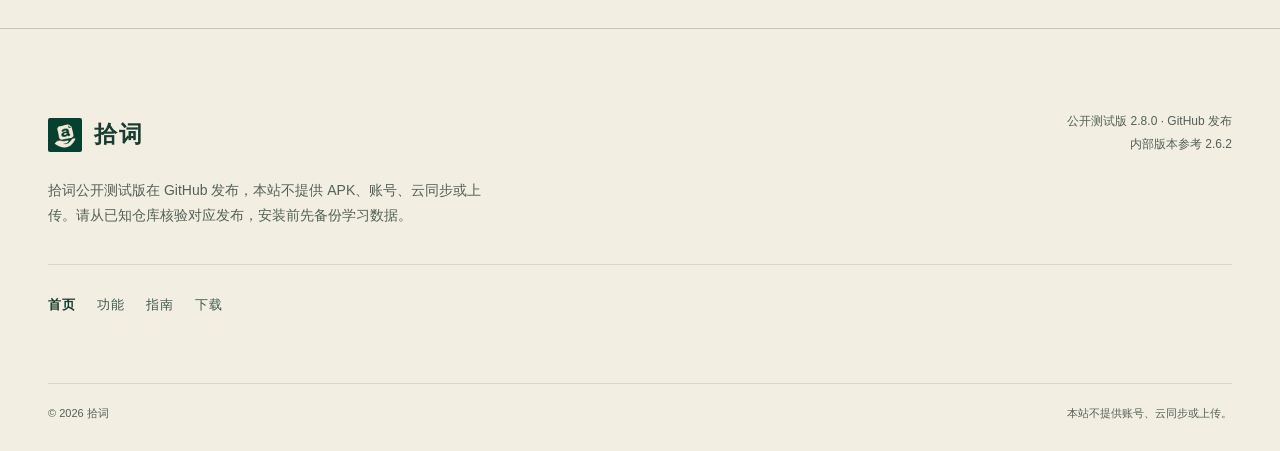
==== commit a6bb9887: "feat: 整合拾词 2.9.0 平板测试版 合入缺陷修复、应用内更新及官网分发调整。将平板构建版本提升至 2.9.0 / 56。" ====
--- a/website/index.html
+++ b/website/index.html
@@ -8,7 +8,7 @@
 <link rel="icon" type="image/png" sizes="64x64" href="[data-uri]">
   <meta name="description" content="拾词是一款面向安卓手机和平板的阅读查词工具：划一笔即可查词，把生词、笔记和复习进度留在本机。">
   <title>拾词｜阅读不停，生词随手拾起</title>
-  <link rel="stylesheet" href="styles.css?v=20261108a">
+  <link rel="stylesheet" href="styles.css?v=20261117a">
 </head>
 <body>
   <a class="skip-link" href="#main">跳到主要内容</a>
@@ -115,11 +115,11 @@
           <li class="route-card">
             <p class="route-index" aria-hidden="true">03</p>
             <h3><a href="download.html">下载</a></h3>
-            <p>安卓手机与安卓平板共用的通用测试包，以及 iPhone、iPad 目前的支持状态。</p>
+            <p>安卓手机与安卓平板各自的 GitHub 测试版发布入口，以及 iPhone、iPad 目前的支持状态。</p>
           </li>
         </ul>
 
-        <p class="section-footnote">本站只介绍软件，不提供账号、云同步或上传；下载地址与校验值只出现在下载页。</p>
+        <p class="section-footnote">本站不直接提供安装包，也不提供账号、云同步或上传；请在对应的 GitHub 发布页核对附件。</p>
       </div>
     </section>
   </main>
@@ -153,7 +153,7 @@
     </div>
   </footer>
 
-  <script src="content.js?v=20261108a"></script>
-  <script src="app.js?v=20261108a"></script>
+  <script src="content.js?v=20261117a"></script>
+  <script src="app.js?v=20261117a"></script>
 </body>
 </html>
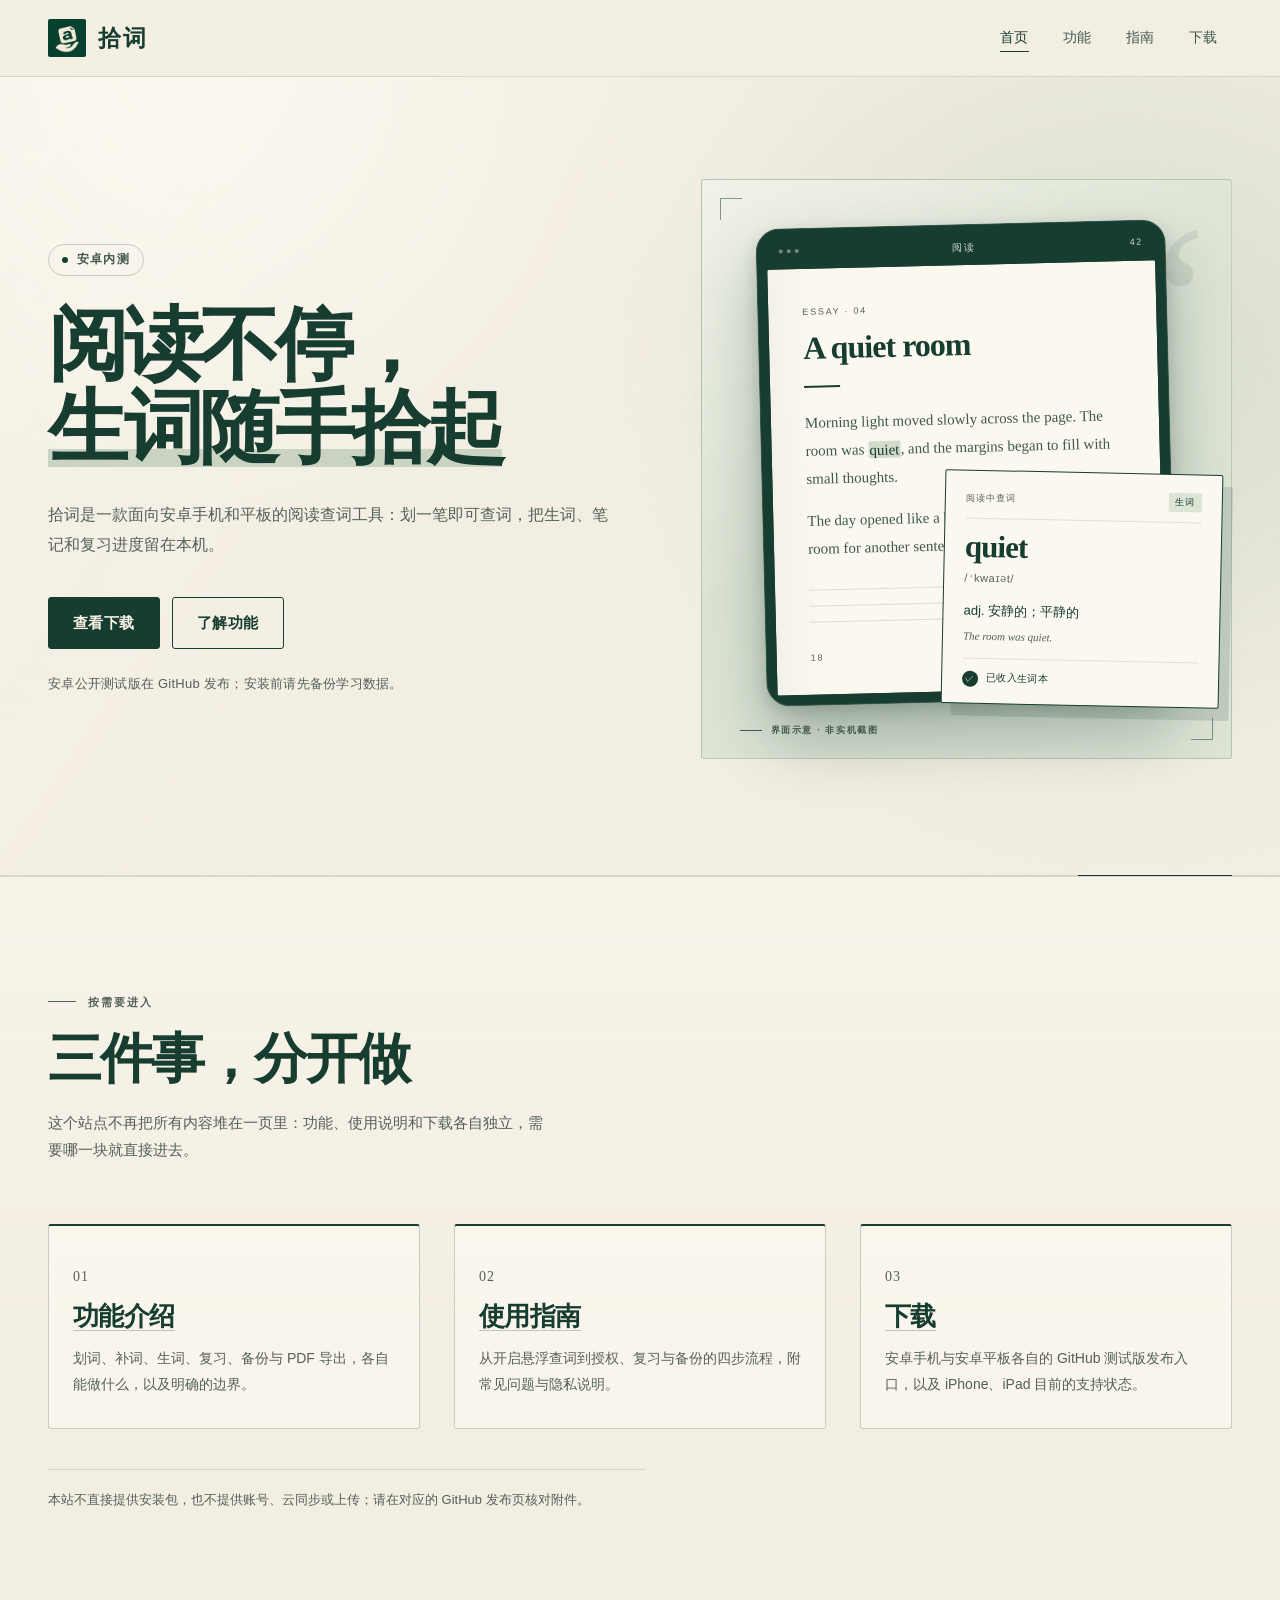
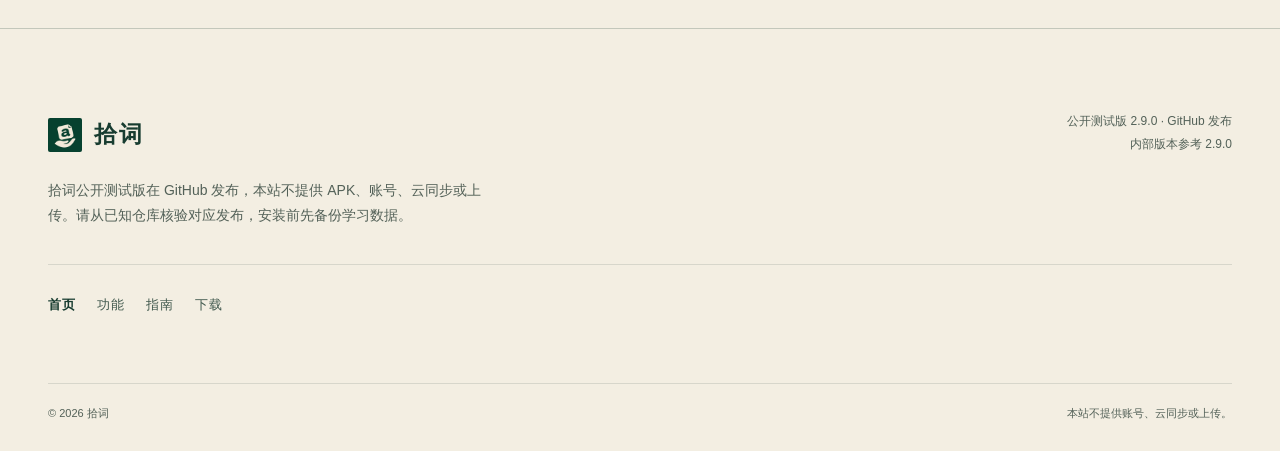
==== commit 18cc3138: "Publish Shici 2.9.0 test releases on the website" ====
--- a/website/index.html
+++ b/website/index.html
@@ -8,7 +8,7 @@
 <link rel="icon" type="image/png" sizes="64x64" href="[data-uri]">
   <meta name="description" content="拾词是一款面向安卓手机和平板的阅读查词工具：划一笔即可查词，把生词、笔记和复习进度留在本机。">
   <title>拾词｜阅读不停，生词随手拾起</title>
-  <link rel="stylesheet" href="styles.css?v=20261117a">
+  <link rel="stylesheet" href="styles.css?v=20261119a">
 </head>
 <body>
   <a class="skip-link" href="#main">跳到主要内容</a>
@@ -153,7 +153,7 @@
     </div>
   </footer>
 
-  <script src="content.js?v=20261117a"></script>
-  <script src="app.js?v=20261117a"></script>
+  <script src="content.js?v=20261119a"></script>
+  <script src="app.js?v=20261119a"></script>
 </body>
 </html>
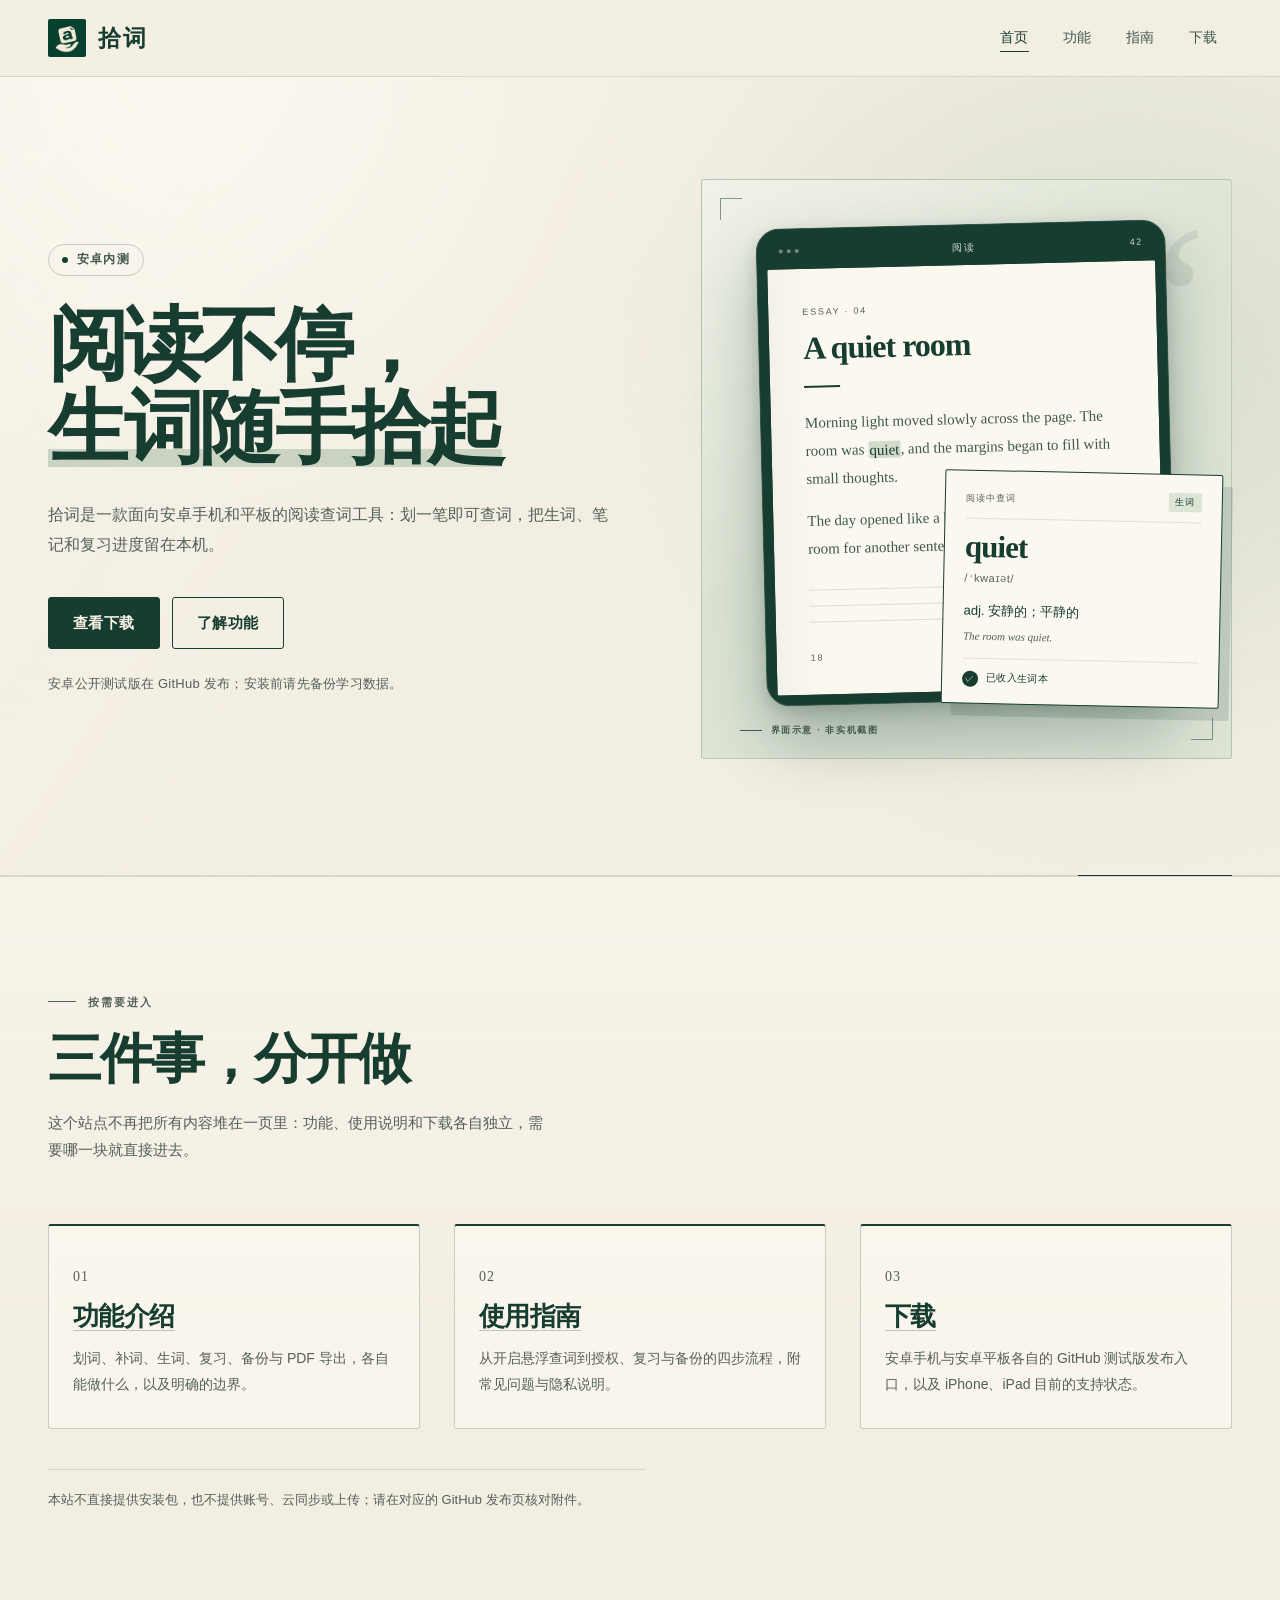
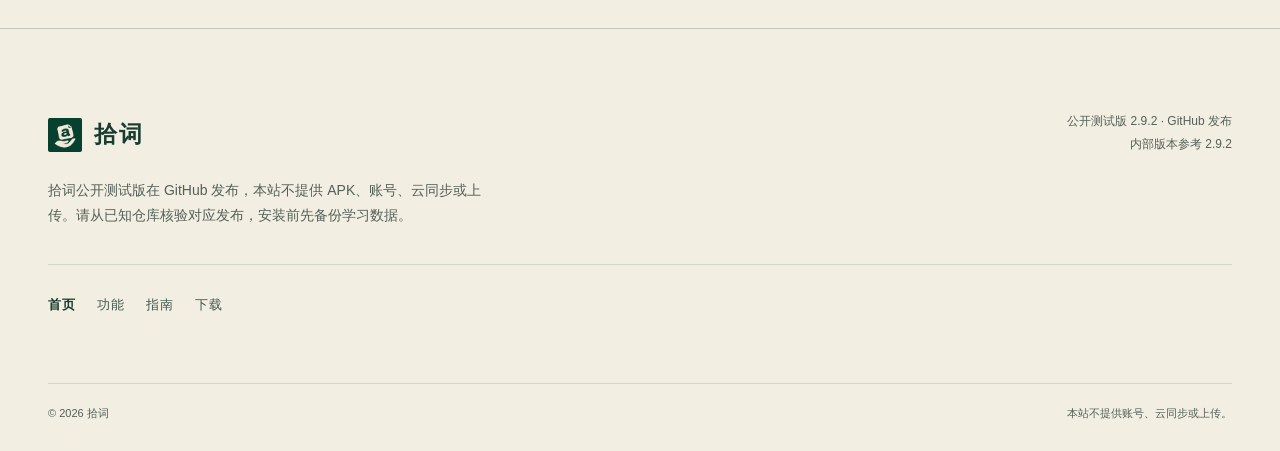
==== commit 1f425bd9: "官网切换到拾词 2.9.2 双端测试版" ====
--- a/website/index.html
+++ b/website/index.html
@@ -8,7 +8,7 @@
 <link rel="icon" type="image/png" sizes="64x64" href="[data-uri]">
   <meta name="description" content="拾词是一款面向安卓手机和平板的阅读查词工具：划一笔即可查词，把生词、笔记和复习进度留在本机。">
   <title>拾词｜阅读不停，生词随手拾起</title>
-  <link rel="stylesheet" href="styles.css?v=20261119a">
+  <link rel="stylesheet" href="styles.css?v=20261126a">
 </head>
 <body>
   <a class="skip-link" href="#main">跳到主要内容</a>
@@ -153,7 +153,7 @@
     </div>
   </footer>
 
-  <script src="content.js?v=20261119a"></script>
-  <script src="app.js?v=20261119a"></script>
+  <script src="content.js?v=20261126a"></script>
+  <script src="app.js?v=20261126a"></script>
 </body>
 </html>
